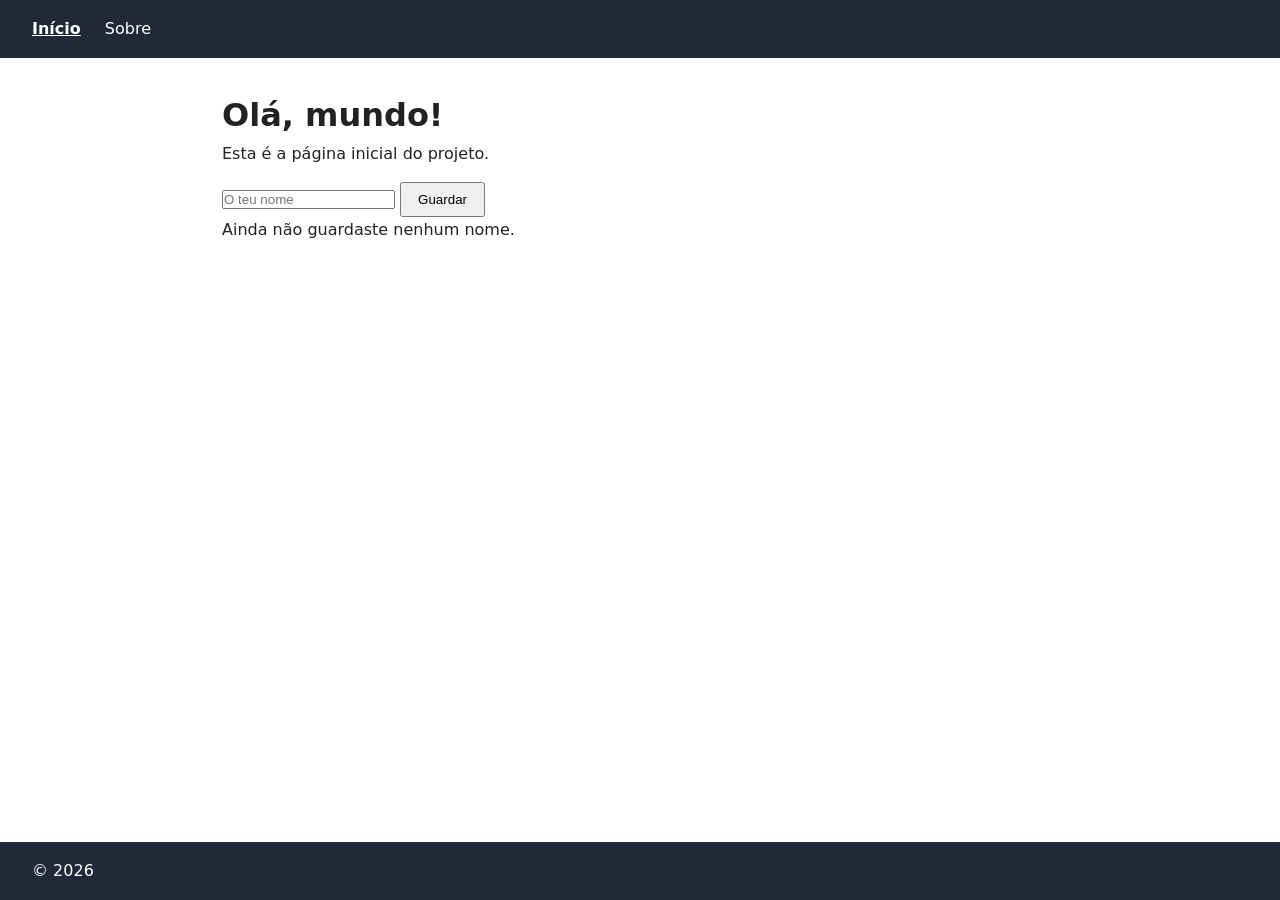
==== index.html @ e2753103 "Create file structure" ====
<!DOCTYPE html>
<html lang="pt">
<head>
  <meta charset="UTF-8">
  <meta name="viewport" content="width=device-width, initial-scale=1.0">
  <title>Início</title>
  <link rel="stylesheet" href="css/style.css">
</head>
<body>
  <app-navbar></app-navbar>

  <main>
    <h1>Olá, mundo!</h1>
    <p>Esta é a página inicial do projeto.</p>
    <input type="text" id="nome" placeholder="O teu nome">
    <button id="btn">Guardar</button>
    <p id="mensagem"></p>
  </main>

  <app-footer></app-footer>

  <script src="js/components.js"></script>
  <script src="js/main.js"></script>
</body>
</html>
---- css/style.css ----
* {
  box-sizing: border-box;
  margin: 0;
  padding: 0;
}

body {
  font-family: system-ui, sans-serif;
  line-height: 1.6;
  color: #222;
  min-height: 100vh;
  display: flex;
  flex-direction: column;
}

header, footer {
  background: #1f2937;
  color: #fff;
  padding: 1rem 2rem;
}

nav a {
  color: #fff;
  text-decoration: none;
  margin-right: 1.5rem;
}

nav a:hover {
  text-decoration: underline;
}

main {
  flex: 1;
  padding: 2rem;
  max-width: 900px;
  margin: 0 auto;
  width: 100%;
}

button {
  margin-top: 1rem;
  padding: 0.5rem 1rem;
  cursor: pointer;
}

app-navbar, app-footer {
  display: block;
}

nav a.ativo {
  font-weight: bold;
  text-decoration: underline;
}
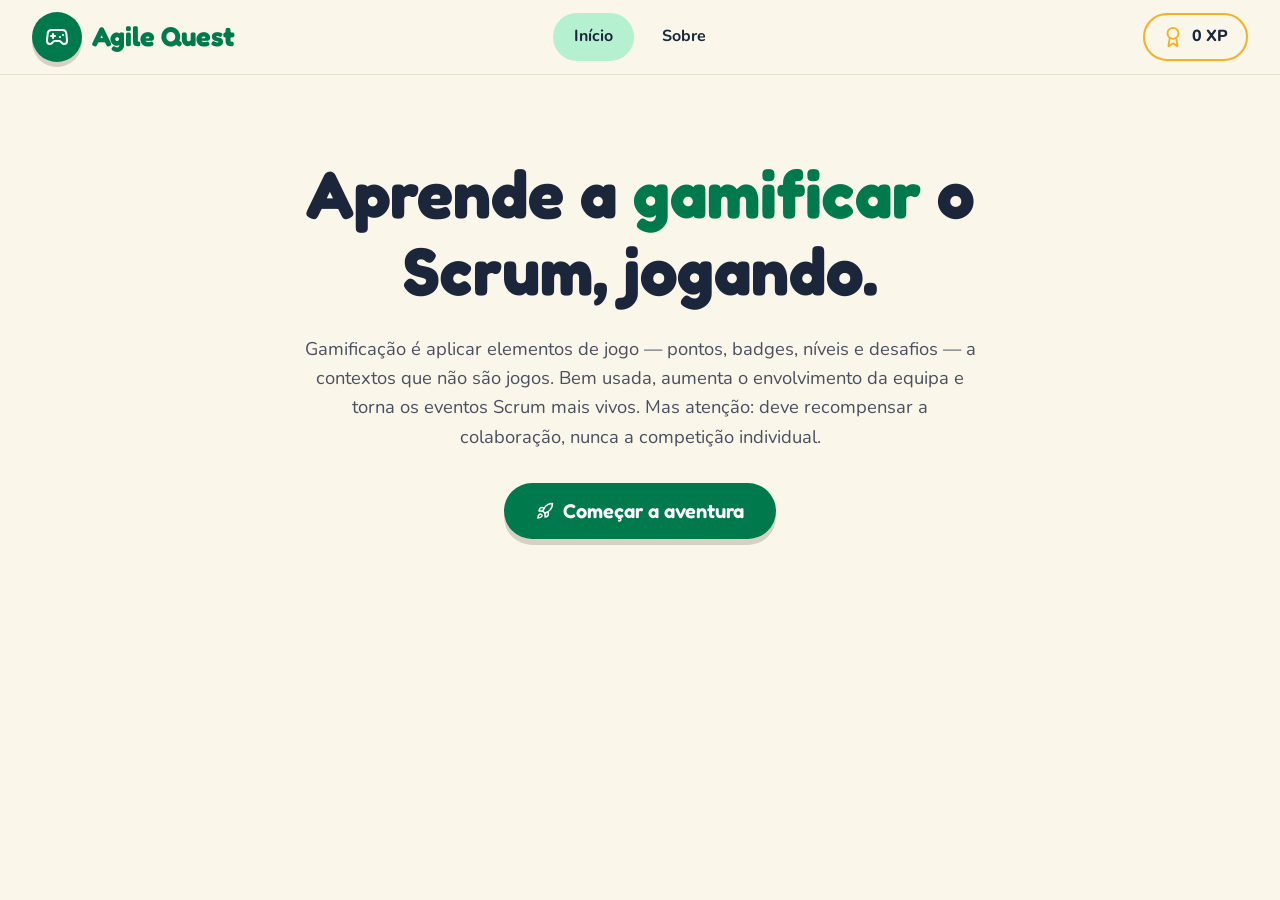
==== commit 362a4e37: "Inicio Intro e navbar" ====
--- a/index.html
+++ b/index.html
@@ -3,21 +3,30 @@
 <head>
   <meta charset="UTF-8">
   <meta name="viewport" content="width=device-width, initial-scale=1.0">
-  <title>Início</title>
+  <title>Agile Quest</title>
+  <link rel="preconnect" href="https://fonts.googleapis.com">
+  <link rel="preconnect" href="https://fonts.gstatic.com" crossorigin>
+  <link href="https://fonts.googleapis.com/css2?family=Fredoka:wght@500;600;700&family=Nunito:wght@400;600;700&display=swap" rel="stylesheet">
   <link rel="stylesheet" href="css/style.css">
 </head>
 <body>
   <app-navbar></app-navbar>
 
   <main>
-    <h1>Olá, mundo!</h1>
-    <p>Esta é a página inicial do projeto.</p>
-    <input type="text" id="nome" placeholder="O teu nome">
-    <button id="btn">Guardar</button>
-    <p id="mensagem"></p>
+    <section class="hero">
+      <h1>Aprende a <span class="destaque">gamificar</span> o Scrum, jogando.</h1>
+      <p>
+        Gamificação é aplicar elementos de jogo — pontos, badges, níveis e desafios — a
+        contextos que não são jogos. Bem usada, aumenta o envolvimento da equipa e torna
+        os eventos Scrum mais vivos. Mas atenção: deve recompensar a colaboração, nunca a
+        competição individual.
+      </p>
+      <button class="btn-primario" id="btn-comecar" type="button">
+        <svg viewBox="0 0 24 24" width="18" height="18" fill="none" stroke="currentColor" stroke-width="2" stroke-linecap="round" stroke-linejoin="round"><path d="M4.5 16.5c-1.5 1.26-2 5-2 5s3.74-.5 5-2c.71-.84.7-2.13-.09-2.91a2.18 2.18 0 0 0-2.91-.09z"/><path d="m12 15-3-3a22 22 0 0 1 2-3.95A12.88 12.88 0 0 1 22 2c0 2.72-.78 7.5-6 11a22.35 22.35 0 0 1-4 2z"/><path d="M9 12H4s.55-3.03 2-4c1.62-1.08 5 0 5 0"/><path d="M12 15v5s3.03-.55 4-2c1.08-1.62 0-5 0-5"/></svg>
+        Começar a aventura
+      </button>
+    </section>
   </main>
-
-  <app-footer></app-footer>
 
   <script src="js/components.js"></script>
   <script src="js/main.js"></script>
--- a/css/style.css
+++ b/css/style.css
@@ -1,3 +1,13 @@
+:root {
+  --verde: #007a4d;
+  --verde-claro: #b5f0d1;
+  --navy: #1b263b;
+  --creme: #faf6e9;
+  --dourado: #f5b025;
+  --texto: #4a5060;
+  --sombra: #d6d1c2;
+}
+
 * {
   box-sizing: border-box;
   margin: 0;
@@ -5,49 +15,151 @@
 }
 
 body {
-  font-family: system-ui, sans-serif;
+  font-family: "Nunito", system-ui, sans-serif;
+  background: var(--creme);
+  color: var(--navy);
   line-height: 1.6;
-  color: #222;
   min-height: 100vh;
-  display: flex;
-  flex-direction: column;
 }
 
-header, footer {
-  background: #1f2937;
-  color: #fff;
-  padding: 1rem 2rem;
+h1, .logo-texto, .btn-primario {
+  font-family: "Fredoka", "Nunito", sans-serif;
 }
 
-nav a {
-  color: #fff;
-  text-decoration: none;
-  margin-right: 1.5rem;
-}
-
-nav a:hover {
-  text-decoration: underline;
-}
-
-main {
-  flex: 1;
-  padding: 2rem;
-  max-width: 900px;
-  margin: 0 auto;
-  width: 100%;
-}
-
-button {
-  margin-top: 1rem;
-  padding: 0.5rem 1rem;
-  cursor: pointer;
-}
-
-app-navbar, app-footer {
+app-navbar {
   display: block;
 }
 
-nav a.ativo {
-  font-weight: bold;
-  text-decoration: underline;
+/* Navbar */
+.navbar {
+  display: grid;
+  grid-template-columns: 1fr auto 1fr;
+  align-items: center;
+  padding: 0.75rem 2rem;
+  background: var(--creme);
+  border-bottom: 1px solid #e8e2cc;
 }
+
+.logo {
+  display: inline-flex;
+  align-items: center;
+  gap: 0.6rem;
+  justify-self: start;
+  text-decoration: none;
+  color: var(--verde);
+}
+
+.logo-icon {
+  display: grid;
+  place-items: center;
+  width: 50px;
+  height: 50px;
+  border-radius: 50%;
+  background: var(--verde);
+  color: #fff;
+  box-shadow: 0 5px 0 var(--sombra);
+}
+
+.logo-texto {
+  font-size: 1.7rem;
+  font-weight: 700;
+}
+
+.navbar nav {
+  display: flex;
+  gap: 0.5rem;
+}
+
+.navbar nav a {
+  padding: 0.7rem 1.3rem;
+  border-radius: 999px;
+  color: var(--navy);
+  font-weight: 700;
+  text-decoration: none;
+}
+
+.navbar nav a:hover {
+  background: rgba(181, 240, 209, 0.5);
+}
+
+.navbar nav a.ativo {
+  background: var(--verde-claro);
+}
+
+.xp-badge {
+  justify-self: end;
+  display: inline-flex;
+  align-items: center;
+  gap: 0.5rem;
+  padding: 0.6rem 1.1rem;
+  border: 2px solid var(--dourado);
+  border-radius: 999px;
+  color: var(--dourado);
+}
+
+.xp-badge strong {
+  color: var(--navy);
+  font-weight: 800;
+}
+
+/* Hero */
+.hero {
+  max-width: 860px;
+  margin: 0 auto;
+  padding: 5rem 1.5rem 3rem;
+  text-align: center;
+}
+
+.hero h1 {
+  font-size: clamp(2.5rem, 6vw, 4.2rem);
+  font-weight: 700;
+  line-height: 1.15;
+  margin-bottom: 1.5rem;
+}
+
+.destaque {
+  color: var(--verde);
+}
+
+.hero p {
+  max-width: 680px;
+  margin: 0 auto 2rem;
+  font-size: 1.15rem;
+  color: var(--texto);
+}
+
+.btn-primario {
+  display: inline-flex;
+  align-items: center;
+  gap: 0.6rem;
+  padding: 1rem 2rem;
+  border: none;
+  border-radius: 999px;
+  background: var(--verde);
+  color: #fff;
+  font-size: 1.25rem;
+  font-weight: 600;
+  cursor: pointer;
+  box-shadow: 0 6px 0 var(--sombra);
+  transition: transform 0.1s, box-shadow 0.1s;
+}
+
+.btn-primario:hover {
+  transform: translateY(2px);
+  box-shadow: 0 4px 0 var(--sombra);
+}
+
+@media (max-width: 720px) {
+  .navbar {
+    grid-template-columns: 1fr auto;
+    gap: 0.75rem;
+  }
+  .navbar nav {
+    grid-column: 1 / -1;
+    grid-row: 2;
+    justify-content: center;
+  }
+  .logo-texto {
+    font-size: 1.3rem;
+  }
+}
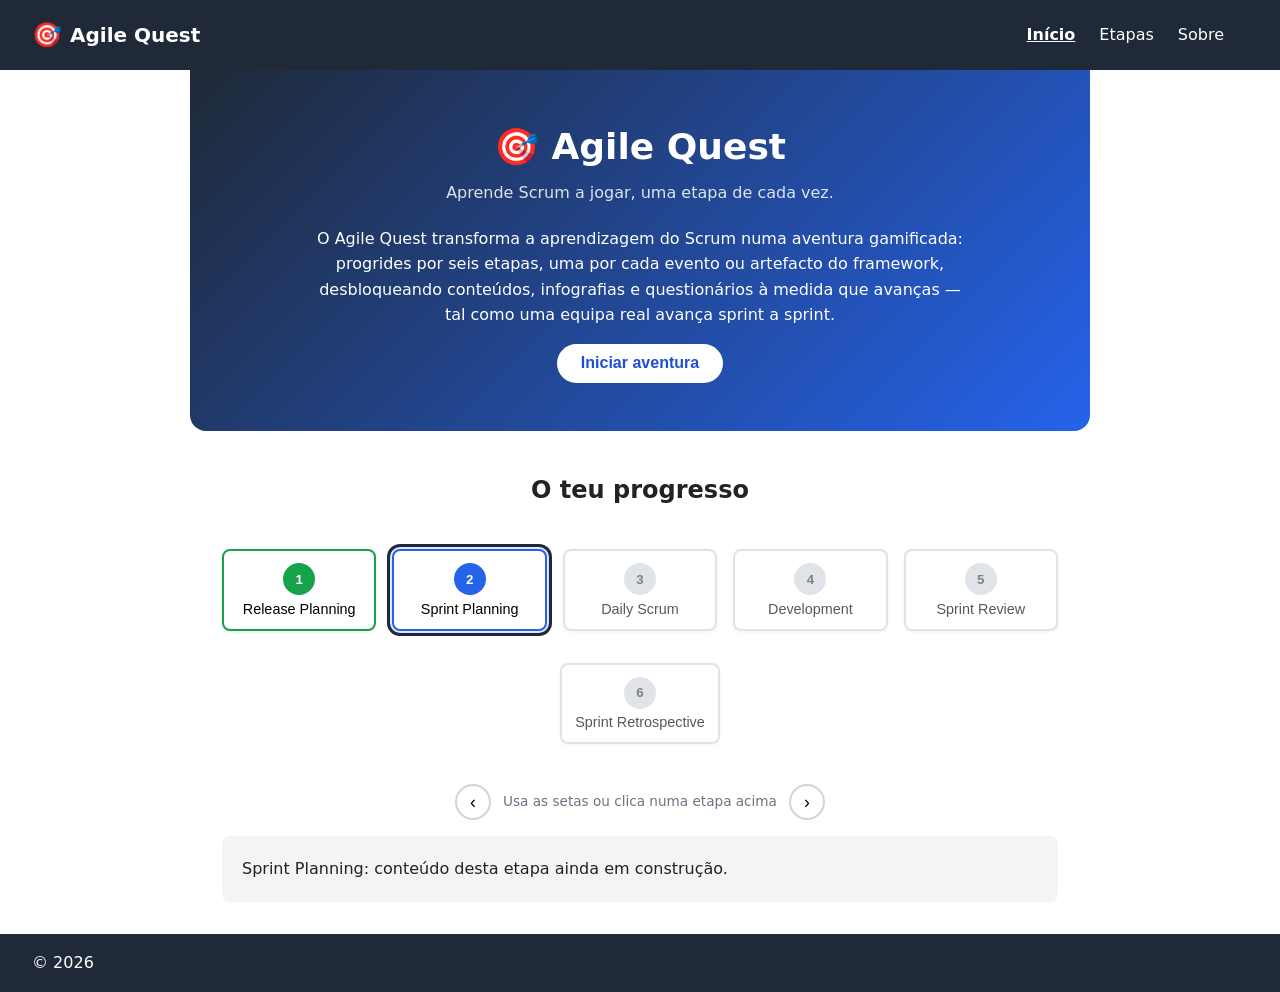
==== commit 9f4eaea3: "sq5;sq6;sq7 nao sei o que se passou, mas fiz fetch da do Neves e apagou as minhas coisas todas. Por " ====
--- a/index.html
+++ b/index.html
@@ -3,32 +3,53 @@
 <head>
   <meta charset="UTF-8">
   <meta name="viewport" content="width=device-width, initial-scale=1.0">
-  <title>Agile Quest</title>
-  <link rel="preconnect" href="https://fonts.googleapis.com">
-  <link rel="preconnect" href="https://fonts.gstatic.com" crossorigin>
-  <link href="https://fonts.googleapis.com/css2?family=Fredoka:wght@500;600;700&family=Nunito:wght@400;600;700&display=swap" rel="stylesheet">
+  <title>Agile Quest — Início</title>
   <link rel="stylesheet" href="css/style.css">
 </head>
 <body>
   <app-navbar></app-navbar>
 
   <main>
-    <section class="hero">
-      <h1>Aprende a <span class="destaque">gamificar</span> o Scrum, jogando.</h1>
-      <p>
-        Gamificação é aplicar elementos de jogo — pontos, badges, níveis e desafios — a
-        contextos que não são jogos. Bem usada, aumenta o envolvimento da equipa e torna
-        os eventos Scrum mais vivos. Mas atenção: deve recompensar a colaboração, nunca a
-        competição individual.
+    <!-- US-04: header já vem do app-navbar; aqui fica a introdução à gamificação -->
+    <section class="intro">
+      <h1>🎯 Agile Quest</h1>
+      <p class="tagline">Aprende Scrum a jogar, uma etapa de cada vez.</p>
+      <p class="descricao">
+        O Agile Quest transforma a aprendizagem do Scrum numa aventura
+        gamificada: progrides por seis etapas, uma por cada evento ou
+        artefacto do framework, desbloqueando conteúdos, infografias e
+        questionários à medida que avanças — tal como uma equipa real avança
+        sprint a sprint.
       </p>
-      <button class="btn-primario" id="btn-comecar" type="button">
-        <svg viewBox="0 0 24 24" width="18" height="18" fill="none" stroke="currentColor" stroke-width="2" stroke-linecap="round" stroke-linejoin="round"><path d="M4.5 16.5c-1.5 1.26-2 5-2 5s3.74-.5 5-2c.71-.84.7-2.13-.09-2.91a2.18 2.18 0 0 0-2.91-.09z"/><path d="m12 15-3-3a22 22 0 0 1 2-3.95A12.88 12.88 0 0 1 22 2c0 2.72-.78 7.5-6 11a22.35 22.35 0 0 1-4 2z"/><path d="M9 12H4s.55-3.03 2-4c1.62-1.08 5 0 5 0"/><path d="M12 15v5s3.03-.55 4-2c1.08-1.62 0-5 0-5"/></svg>
-        Começar a aventura
-      </button>
+      <button type="button" id="btn-aventura" class="cta">Iniciar aventura</button>
+    </section>
+
+    <!-- US-05: mapa com as etapas -->
+    <section id="etapas" class="etapas-secao">
+      <h2>O teu progresso</h2>
+      <ol id="mapa-etapas" class="mapa-etapas" role="tablist" aria-label="Etapas do Scrum"></ol>
+    </section>
+
+    <!-- US-06: conteúdo da etapa selecionada no mapa acima, com navegação
+         anterior/seguinte. O mapa de etapas funciona como as tabs. -->
+    <section id="conteudo-etapa" class="conteudo-etapa">
+      <div class="tabs-nav">
+        <button type="button" id="tab-anterior" class="tab-nav-btn" aria-label="Etapa anterior">
+          &#8249;
+        </button>
+        <p class="tabs-nav-dica">Usa as setas ou clica numa etapa acima</p>
+        <button type="button" id="tab-seguinte" class="tab-nav-btn" aria-label="Etapa seguinte">
+          &#8250;
+        </button>
+      </div>
+      <div id="painel-etapas" class="painel-etapas"></div>
     </section>
   </main>
 
+  <app-footer></app-footer>
+
   <script src="js/components.js"></script>
+  <script src="js/conteudo-etapas.js"></script>
   <script src="js/main.js"></script>
 </body>
 </html>
--- a/css/style.css
+++ b/css/style.css
@@ -1,13 +1,3 @@
-:root {
-  --verde: #007a4d;
-  --verde-claro: #b5f0d1;
-  --navy: #1b263b;
-  --creme: #faf6e9;
-  --dourado: #f5b025;
-  --texto: #4a5060;
-  --sombra: #d6d1c2;
-}
-
 * {
   box-sizing: border-box;
   margin: 0;
@@ -15,151 +5,397 @@
 }
 
 body {
-  font-family: "Nunito", system-ui, sans-serif;
-  background: var(--creme);
-  color: var(--navy);
+  font-family: system-ui, sans-serif;
   line-height: 1.6;
+  color: #222;
   min-height: 100vh;
-}
-
-h1, .logo-texto, .btn-primario {
-  font-family: "Fredoka", "Nunito", sans-serif;
-}
-
-app-navbar {
+  display: flex;
+  flex-direction: column;
+}
+
+header, footer {
+  background: #1f2937;
+  color: #fff;
+  padding: 1rem 2rem;
+}
+
+header {
+  display: flex;
+  flex-wrap: wrap;
+  align-items: center;
+  justify-content: space-between;
+  gap: 0.75rem;
+}
+
+.marca {
+  display: flex;
+  align-items: center;
+  gap: 0.5rem;
+  color: #fff;
+  text-decoration: none;
+  font-weight: bold;
+  font-size: 1.25rem;
+}
+
+.marca .logo {
+  font-size: 1.5rem;
+}
+
+nav a {
+  color: #fff;
+  text-decoration: none;
+  margin-right: 1.5rem;
+}
+
+nav a:hover {
+  text-decoration: underline;
+}
+
+main {
+  flex: 1;
+  padding: 2rem;
+  max-width: 900px;
+  margin: 0 auto;
+  width: 100%;
+}
+
+button {
+  margin-top: 1rem;
+  padding: 0.5rem 1rem;
+  cursor: pointer;
+}
+
+app-navbar, app-footer {
   display: block;
 }
 
-/* Navbar */
-.navbar {
-  display: grid;
-  grid-template-columns: 1fr auto 1fr;
-  align-items: center;
-  padding: 0.75rem 2rem;
-  background: var(--creme);
-  border-bottom: 1px solid #e8e2cc;
-}
-
-.logo {
-  display: inline-flex;
-  align-items: center;
-  gap: 0.6rem;
-  justify-self: start;
-  text-decoration: none;
-  color: var(--verde);
-}
-
-.logo-icon {
-  display: grid;
-  place-items: center;
-  width: 50px;
-  height: 50px;
-  border-radius: 50%;
-  background: var(--verde);
-  color: #fff;
-  box-shadow: 0 5px 0 var(--sombra);
-}
-
-.logo-texto {
-  font-size: 1.7rem;
-  font-weight: 700;
-}
-
-.navbar nav {
-  display: flex;
-  gap: 0.5rem;
-}
-
-.navbar nav a {
-  padding: 0.7rem 1.3rem;
-  border-radius: 999px;
-  color: var(--navy);
-  font-weight: 700;
-  text-decoration: none;
-}
-
-.navbar nav a:hover {
-  background: rgba(181, 240, 209, 0.5);
-}
-
-.navbar nav a.ativo {
-  background: var(--verde-claro);
-}
-
-.xp-badge {
-  justify-self: end;
-  display: inline-flex;
-  align-items: center;
-  gap: 0.5rem;
-  padding: 0.6rem 1.1rem;
-  border: 2px solid var(--dourado);
-  border-radius: 999px;
-  color: var(--dourado);
-}
-
-.xp-badge strong {
-  color: var(--navy);
-  font-weight: 800;
-}
-
-/* Hero */
-.hero {
-  max-width: 860px;
-  margin: 0 auto;
-  padding: 5rem 1.5rem 3rem;
+nav a.ativo {
+  font-weight: bold;
+  text-decoration: underline;
+}
+
+/* US-04: introdução à gamificação */
+.intro {
   text-align: center;
-}
-
-.hero h1 {
-  font-size: clamp(2.5rem, 6vw, 4.2rem);
-  font-weight: 700;
-  line-height: 1.15;
-  margin-bottom: 1.5rem;
-}
-
-.destaque {
-  color: var(--verde);
-}
-
-.hero p {
-  max-width: 680px;
-  margin: 0 auto 2rem;
-  font-size: 1.15rem;
-  color: var(--texto);
-}
-
-.btn-primario {
-  display: inline-flex;
-  align-items: center;
-  gap: 0.6rem;
-  padding: 1rem 2rem;
+  padding: 3rem 2rem;
+  margin: -2rem -2rem 2.5rem;
+  background: linear-gradient(135deg, #1f2937 0%, #2563eb 100%);
+  color: #fff;
+  border-radius: 0 0 1rem 1rem;
+}
+
+.intro h1 {
+  font-size: 2.25rem;
+}
+
+.intro .tagline {
+  opacity: 0.85;
+  margin-top: 0.25rem;
+}
+
+.intro p.descricao {
+  max-width: 650px;
+  margin: 1.25rem auto 0;
+}
+
+.cta {
+  background: #fff;
+  color: #1d4ed8;
   border: none;
   border-radius: 999px;
-  background: var(--verde);
-  color: #fff;
-  font-size: 1.25rem;
-  font-weight: 600;
+  padding: 0.65rem 1.5rem;
+  font-size: 1rem;
+  font-weight: bold;
+  transition: transform 0.15s ease, box-shadow 0.15s ease;
+}
+
+.cta:hover {
+  box-shadow: 0 4px 14px rgba(0, 0, 0, 0.25);
+  transform: translateY(-2px);
+}
+
+.cta:active {
+  transform: translateY(0);
+}
+
+/* US-05: mapa com as etapas */
+.etapas-secao {
+  margin-top: 1rem;
+}
+
+.etapas-secao h2 {
+  text-align: center;
+  margin-bottom: 1rem;
+}
+
+.mapa-etapas {
+  list-style: none;
+  display: flex;
+  flex-wrap: wrap;
+  justify-content: center;
+  gap: 1rem;
+  padding: 0.5rem 0;
+}
+
+.etapa {
+  flex: 1 1 140px;
+  max-width: 160px;
+}
+
+.etapa-btn {
+  width: 100%;
+  display: flex;
+  flex-direction: column;
+  align-items: center;
+  gap: 0.35rem;
+  background: #fff;
+  border: 2px solid #d1d5db;
+  border-radius: 0.5rem;
+  padding: 0.75rem 0.5rem;
+  text-align: center;
+  box-shadow: 0 1px 3px rgba(0, 0, 0, 0.08);
+  transition: transform 0.15s ease, box-shadow 0.15s ease;
+}
+
+.etapa-btn:hover {
+  transform: translateY(-3px);
+  box-shadow: 0 6px 14px rgba(0, 0, 0, 0.12);
+}
+
+/* Destaque breve quando se clica em "Iniciar aventura", para o efeito
+   ser percetível mesmo que a página já esteja toda visível */
+.mapa-etapas.destaque {
+  animation: pulsar 1s ease 2;
+}
+
+@keyframes pulsar {
+  0%, 100% { box-shadow: none; }
+  50% { box-shadow: 0 0 0 6px rgba(37, 99, 235, 0.2); border-radius: 0.75rem; }
+}
+
+.etapa-numero {
+  width: 2rem;
+  height: 2rem;
+  border-radius: 50%;
+  display: flex;
+  align-items: center;
+  justify-content: center;
+  background: #d1d5db;
+  color: #374151;
+  font-weight: bold;
+}
+
+.etapa-nome {
+  font-size: 0.9rem;
+}
+
+.etapa.concluida .etapa-btn {
+  border-color: #16a34a;
+}
+
+.etapa.concluida .etapa-numero {
+  background: #16a34a;
+  color: #fff;
+}
+
+.etapa.atual .etapa-btn {
+  border-color: #2563eb;
+  box-shadow: 0 0 0 3px rgba(37, 99, 235, 0.15);
+}
+
+.etapa.atual .etapa-numero {
+  background: #2563eb;
+  color: #fff;
+}
+
+.etapa.futura .etapa-btn {
+  opacity: 0.65;
+}
+
+/* US-06: a etapa-btn também é a "tab" — destaque extra quando é a aberta
+   no momento (aria-selected), independente do seu estado de progresso. */
+.etapa-btn[aria-selected="true"] {
+  outline: 3px solid #1f2937;
+  outline-offset: 2px;
+}
+
+.conteudo-etapa {
+  margin-top: 2rem;
+}
+
+.tabs-nav {
+  display: flex;
+  align-items: center;
+  justify-content: center;
+  gap: 0.75rem;
+}
+
+.tabs-nav-dica {
+  font-size: 0.85rem;
+  color: #6b7280;
+}
+
+.tab-nav-btn {
+  margin-top: 0;
+  flex: 0 0 auto;
+  width: 2.25rem;
+  height: 2.25rem;
+  border-radius: 50%;
+  border: 2px solid #d1d5db;
+  background: #fff;
+  font-size: 1.1rem;
+  line-height: 1;
+  display: flex;
+  align-items: center;
+  justify-content: center;
+}
+
+.tab-nav-btn:hover {
+  border-color: #2563eb;
+  color: #2563eb;
+}
+
+.painel-etapas {
+  margin-top: 1rem;
+  padding: 1.25rem;
+  border-radius: 0.5rem;
+  background: #f3f4f6;
+  min-height: 1.5rem;
+}
+
+.painel-etapa > p {
+  margin: 0;
+}
+
+.painel-etapa h3 {
+  margin-bottom: 1rem;
+}
+
+.painel-etapa h4 {
+  margin: 1.5rem 0 0.75rem;
+}
+
+/* US-07+: conteúdo educativo de cada etapa */
+.etapa-grelha {
+  display: grid;
+  grid-template-columns: repeat(auto-fit, minmax(220px, 1fr));
+  gap: 0.75rem;
+}
+
+.etapa-cartao {
+  background: #fff;
+  border: 1px solid #e5e7eb;
+  border-radius: 0.5rem;
+  padding: 0.85rem 1rem;
+}
+
+.etapa-cartao h4 {
+  margin: 0 0 0.4rem;
+  color: #1d4ed8;
+  font-size: 0.95rem;
+}
+
+.etapa-cartao p {
+  font-size: 0.9rem;
+}
+
+.roadmap {
+  list-style: none;
+  display: flex;
+  flex-wrap: wrap;
+  gap: 0.75rem;
+  counter-reset: none;
+}
+
+.roadmap li {
+  flex: 1 1 160px;
+  display: flex;
+  align-items: center;
+  gap: 0.5rem;
+  background: #fff;
+  border: 1px solid #e5e7eb;
+  border-radius: 999px;
+  padding: 0.5rem 0.9rem 0.5rem 0.5rem;
+  font-size: 0.85rem;
+}
+
+.roadmap-marco {
+  flex: 0 0 auto;
+  width: 1.6rem;
+  height: 1.6rem;
+  border-radius: 50%;
+  background: #2563eb;
+  color: #fff;
+  font-weight: bold;
+  font-size: 0.8rem;
+  display: flex;
+  align-items: center;
+  justify-content: center;
+}
+
+.lista-gamificacao {
+  padding-left: 1.25rem;
+  display: flex;
+  flex-direction: column;
+  gap: 0.5rem;
+}
+
+.lista-gamificacao li {
+  font-size: 0.92rem;
+}
+
+/* Mini-quiz */
+.mini-quiz {
+  margin-top: 1.5rem;
+  background: #fff;
+  border: 1px solid #e5e7eb;
+  border-radius: 0.5rem;
+  padding: 1rem;
+}
+
+.quiz-perguntas {
+  list-style: none;
+  display: flex;
+  flex-direction: column;
+  gap: 1rem;
+}
+
+.quiz-enunciado {
+  font-weight: bold;
+  font-size: 0.92rem;
+  margin-bottom: 0.4rem;
+}
+
+.quiz-opcoes {
+  list-style: none;
+  display: flex;
+  flex-direction: column;
+  gap: 0.3rem;
+}
+
+.quiz-opcoes label {
+  display: flex;
+  align-items: flex-start;
+  gap: 0.4rem;
+  font-size: 0.88rem;
   cursor: pointer;
-  box-shadow: 0 6px 0 var(--sombra);
-  transition: transform 0.1s, box-shadow 0.1s;
-}
-
-.btn-primario:hover {
-  transform: translateY(2px);
-  box-shadow: 0 4px 0 var(--sombra);
-}
-
-@media (max-width: 720px) {
-  .navbar {
-    grid-template-columns: 1fr auto;
-    gap: 0.75rem;
-  }
-  .navbar nav {
-    grid-column: 1 / -1;
-    grid-row: 2;
-    justify-content: center;
-  }
-  .logo-texto {
-    font-size: 1.3rem;
-  }
-}
+}
+
+.quiz-pergunta.correta {
+  border-left: 3px solid #16a34a;
+  padding-left: 0.6rem;
+}
+
+.quiz-pergunta.incorreta {
+  border-left: 3px solid #dc2626;
+  padding-left: 0.6rem;
+}
+
+.quiz-verificar {
+  margin-top: 0.5rem;
+}
+
+.quiz-resultado {
+  margin-top: 0.6rem;
+  font-weight: bold;
+}
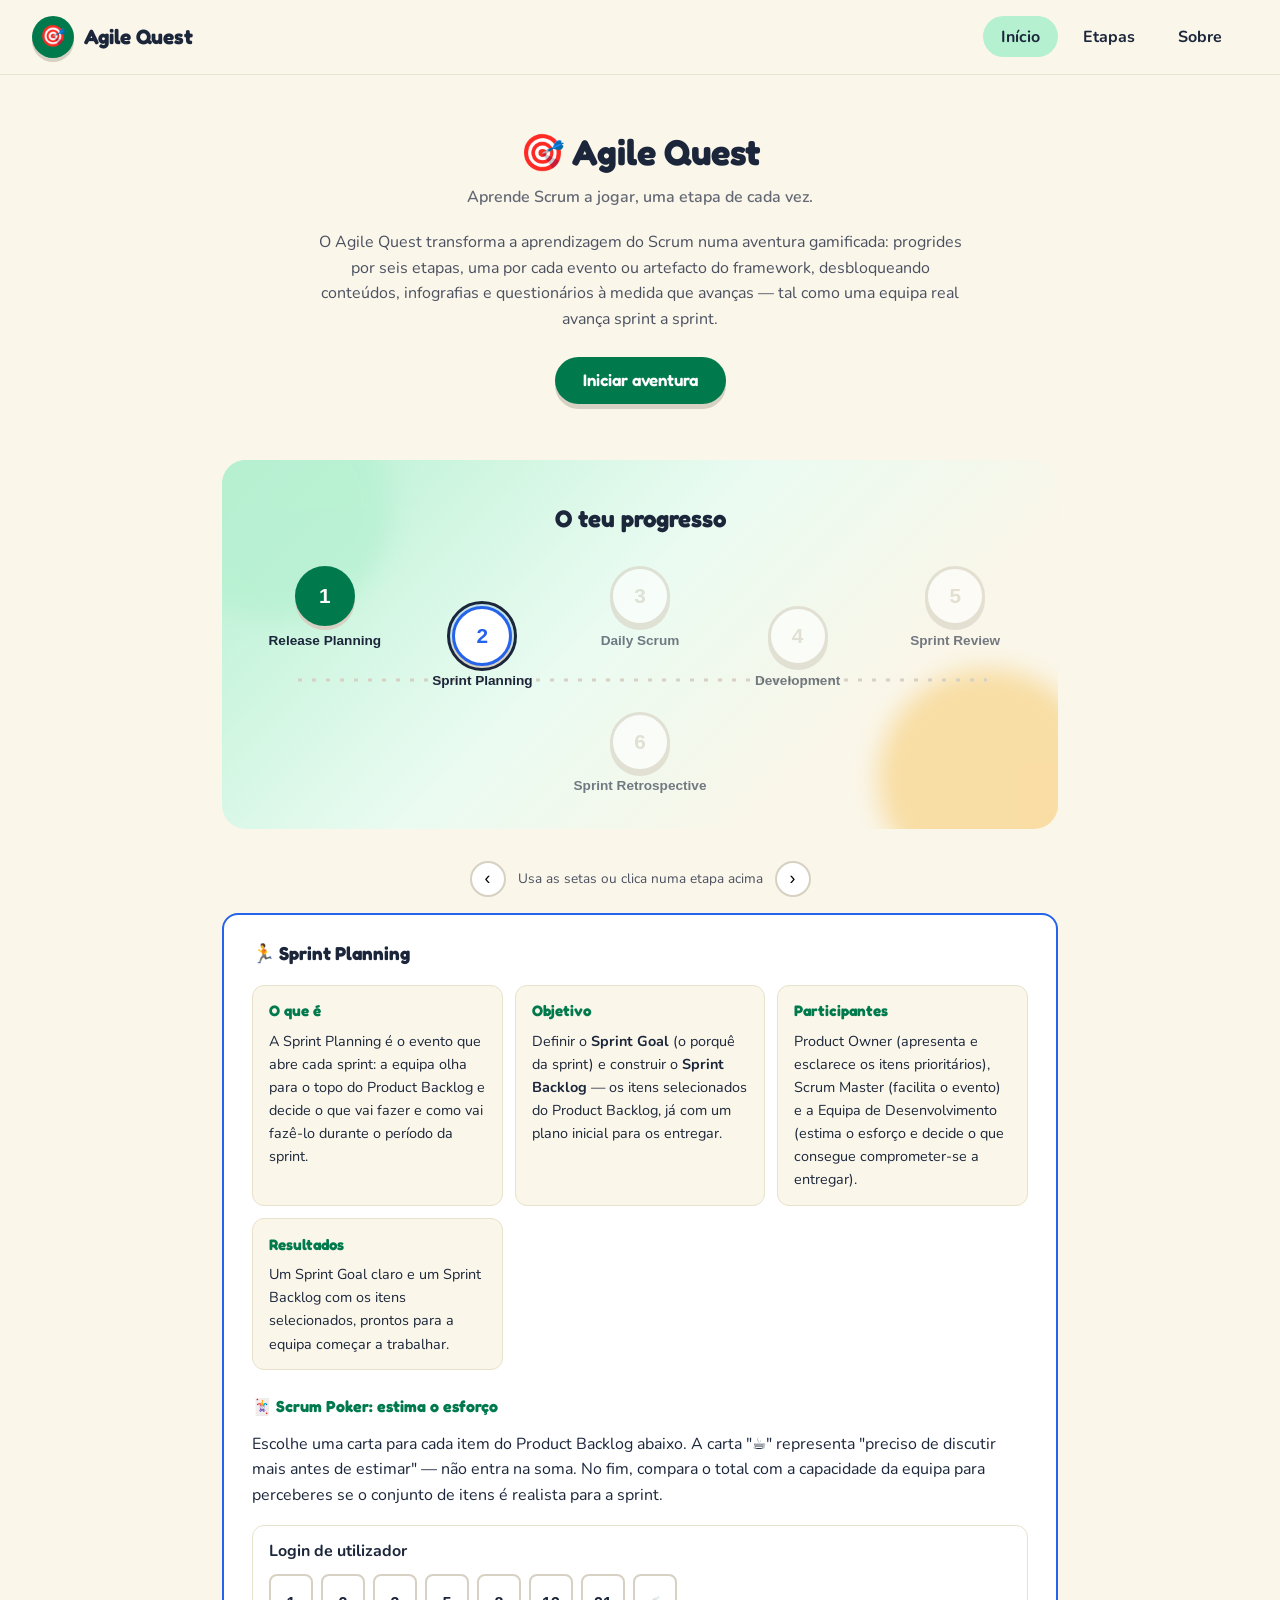
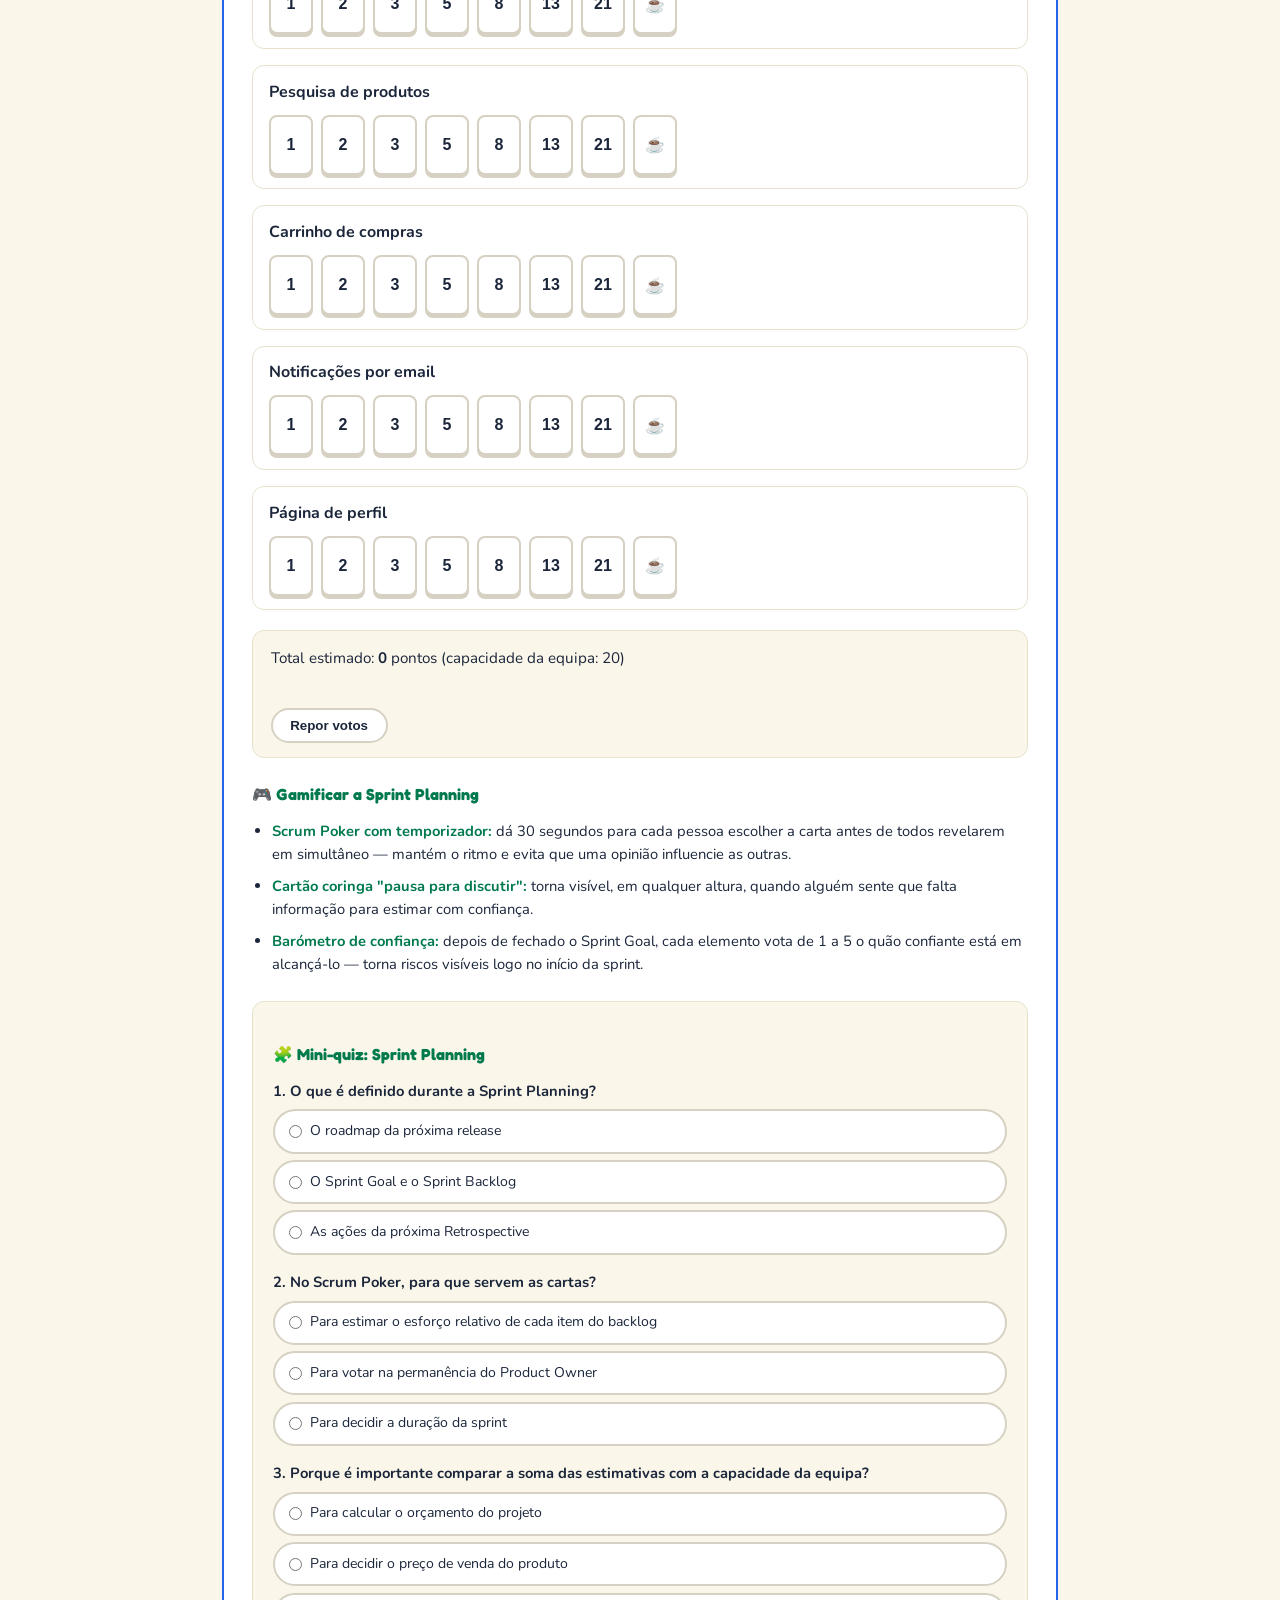
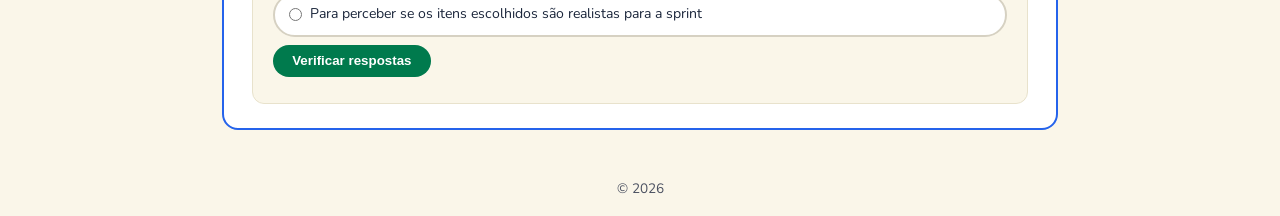
==== commit afe00cd4: "sq8" ====
--- a/index.html
+++ b/index.html
@@ -4,6 +4,9 @@
   <meta charset="UTF-8">
   <meta name="viewport" content="width=device-width, initial-scale=1.0">
   <title>Agile Quest — Início</title>
+  <link rel="preconnect" href="https://fonts.googleapis.com">
+  <link rel="preconnect" href="https://fonts.gstatic.com" crossorigin>
+  <link href="https://fonts.googleapis.com/css2?family=Fredoka:wght@500;600;700&family=Nunito:wght@400;600;700&display=swap" rel="stylesheet">
   <link rel="stylesheet" href="css/style.css">
 </head>
 <body>
--- a/css/style.css
+++ b/css/style.css
@@ -1,3 +1,15 @@
+:root {
+  --verde: #007a4d;
+  --verde-claro: #b5f0d1;
+  --navy: #1b263b;
+  --creme: #faf6e9;
+  --dourado: #f5b025;
+  --azul: #2563eb;
+  --vermelho: #dc2626;
+  --texto: #4a5060;
+  --sombra: #d6d1c2;
+}
+
 * {
   box-sizing: border-box;
   margin: 0;
@@ -5,17 +17,26 @@
 }
 
 body {
-  font-family: system-ui, sans-serif;
+  font-family: "Nunito", system-ui, sans-serif;
+  background: var(--creme);
+  color: var(--navy);
   line-height: 1.6;
-  color: #222;
   min-height: 100vh;
   display: flex;
   flex-direction: column;
 }
 
+h1, h2, h3, h4, .nome-site, .cta {
+  font-family: "Fredoka", "Nunito", sans-serif;
+}
+
+app-navbar, app-footer {
+  display: block;
+}
+
 header, footer {
-  background: #1f2937;
-  color: #fff;
+  background: var(--creme);
+  color: var(--navy);
   padding: 1rem 2rem;
 }
 
@@ -25,30 +46,57 @@
   align-items: center;
   justify-content: space-between;
   gap: 0.75rem;
+  border-bottom: 1px solid #e8e2cc;
+}
+
+footer {
+  text-align: center;
+  color: var(--texto);
+  font-size: 0.85rem;
 }
 
 .marca {
   display: flex;
   align-items: center;
-  gap: 0.5rem;
-  color: #fff;
+  gap: 0.6rem;
+  color: var(--verde);
   text-decoration: none;
   font-weight: bold;
   font-size: 1.25rem;
 }
 
 .marca .logo {
-  font-size: 1.5rem;
+  display: inline-grid;
+  place-items: center;
+  width: 42px;
+  height: 42px;
+  border-radius: 50%;
+  background: var(--verde);
+  font-size: 1.3rem;
+  box-shadow: 0 4px 0 var(--sombra);
+}
+
+.nome-site {
+  font-size: 1.3rem;
+  font-weight: 700;
+  color: var(--navy);
 }
 
 nav a {
-  color: #fff;
+  color: var(--navy);
   text-decoration: none;
-  margin-right: 1.5rem;
+  margin-right: 0.5rem;
+  padding: 0.6rem 1.1rem;
+  border-radius: 999px;
+  font-weight: 700;
 }
 
 nav a:hover {
-  text-decoration: underline;
+  background: rgba(181, 240, 209, 0.5);
+}
+
+nav a.ativo {
+  background: var(--verde-claro);
 }
 
 main {
@@ -60,163 +108,199 @@
 }
 
 button {
-  margin-top: 1rem;
-  padding: 0.5rem 1rem;
   cursor: pointer;
-}
-
-app-navbar, app-footer {
-  display: block;
-}
-
-nav a.ativo {
-  font-weight: bold;
-  text-decoration: underline;
 }
 
 /* US-04: introdução à gamificação */
 .intro {
   text-align: center;
-  padding: 3rem 2rem;
-  margin: -2rem -2rem 2.5rem;
-  background: linear-gradient(135deg, #1f2937 0%, #2563eb 100%);
-  color: #fff;
-  border-radius: 0 0 1rem 1rem;
+  padding: 1rem 0 2.5rem;
 }
 
 .intro h1 {
   font-size: 2.25rem;
+  color: var(--navy);
 }
 
 .intro .tagline {
   opacity: 0.85;
   margin-top: 0.25rem;
+  color: var(--texto);
+  font-weight: 600;
 }
 
 .intro p.descricao {
   max-width: 650px;
   margin: 1.25rem auto 0;
+  color: var(--texto);
 }
 
 .cta {
-  background: #fff;
-  color: #1d4ed8;
+  margin-top: 1.5rem;
+  background: var(--verde);
+  color: #fff;
   border: none;
   border-radius: 999px;
-  padding: 0.65rem 1.5rem;
-  font-size: 1rem;
-  font-weight: bold;
-  transition: transform 0.15s ease, box-shadow 0.15s ease;
+  padding: 0.85rem 1.75rem;
+  font-size: 1.05rem;
+  font-weight: 600;
+  box-shadow: 0 5px 0 var(--sombra);
+  transition: transform 0.1s, box-shadow 0.1s;
 }
 
 .cta:hover {
-  box-shadow: 0 4px 14px rgba(0, 0, 0, 0.25);
-  transform: translateY(-2px);
-}
-
-.cta:active {
-  transform: translateY(0);
+  transform: translateY(2px);
+  box-shadow: 0 3px 0 var(--sombra);
 }
 
 /* US-05: mapa com as etapas */
 .etapas-secao {
   margin-top: 1rem;
+  position: relative;
+  overflow: hidden;
+  border-radius: 1.5rem;
+  background: linear-gradient(135deg, var(--verde-claro) 0%, #eafbf1 45%, var(--creme) 75%);
+  padding: 2.5rem 1.5rem 2rem;
+}
+
+.etapas-secao::before,
+.etapas-secao::after {
+  content: "";
+  position: absolute;
+  width: 220px;
+  height: 220px;
+  border-radius: 50%;
+  filter: blur(12px);
+  z-index: 0;
+}
+
+.etapas-secao::before {
+  background: var(--verde-claro);
+  opacity: 0.7;
+  top: -60px;
+  left: -50px;
+}
+
+.etapas-secao::after {
+  background: var(--dourado);
+  opacity: 0.35;
+  bottom: -60px;
+  right: -40px;
 }
 
 .etapas-secao h2 {
+  position: relative;
+  z-index: 1;
   text-align: center;
-  margin-bottom: 1rem;
+  margin-bottom: 1.5rem;
+  color: var(--navy);
 }
 
 .mapa-etapas {
+  position: relative;
+  z-index: 1;
   list-style: none;
   display: flex;
   flex-wrap: wrap;
   justify-content: center;
-  gap: 1rem;
-  padding: 0.5rem 0;
+  align-items: center;
+  gap: 1.5rem 1rem;
+  padding: 1.5rem 0.5rem;
+}
+
+.mapa-etapas::before {
+  content: "";
+  position: absolute;
+  top: 50%;
+  left: 6%;
+  right: 6%;
+  height: 3px;
+  background-image: radial-gradient(circle, var(--sombra) 2px, transparent 2px);
+  background-size: 14px 3px;
+  background-repeat: repeat-x;
+  transform: translateY(-50%);
+  z-index: -1;
 }
 
 .etapa {
-  flex: 1 1 140px;
-  max-width: 160px;
-}
+  flex: 1 1 130px;
+  max-width: 150px;
+}
+
+.etapa:nth-child(odd) { transform: translateY(-20px); }
+.etapa:nth-child(even) { transform: translateY(20px); }
 
 .etapa-btn {
   width: 100%;
   display: flex;
   flex-direction: column;
   align-items: center;
-  gap: 0.35rem;
+  gap: 0.4rem;
+  background: none;
+  border: none;
+  text-align: center;
+}
+
+.etapa-numero {
+  width: 60px;
+  height: 60px;
+  border-radius: 50%;
+  display: flex;
+  align-items: center;
+  justify-content: center;
   background: #fff;
-  border: 2px solid #d1d5db;
-  border-radius: 0.5rem;
-  padding: 0.75rem 0.5rem;
-  text-align: center;
-  box-shadow: 0 1px 3px rgba(0, 0, 0, 0.08);
-  transition: transform 0.15s ease, box-shadow 0.15s ease;
-}
-
-.etapa-btn:hover {
-  transform: translateY(-3px);
-  box-shadow: 0 6px 14px rgba(0, 0, 0, 0.12);
-}
-
-/* Destaque breve quando se clica em "Iniciar aventura", para o efeito
-   ser percetível mesmo que a página já esteja toda visível */
+  border: 3px solid var(--sombra);
+  color: var(--sombra);
+  font-weight: 800;
+  font-size: 1.3rem;
+  box-shadow: 0 4px 0 var(--sombra);
+  transition: transform 0.1s, box-shadow 0.1s;
+}
+
+.etapa-btn:hover .etapa-numero {
+  transform: translateY(2px);
+  box-shadow: 0 2px 0 var(--sombra);
+}
+
+.etapa-nome {
+  font-size: 0.85rem;
+  font-weight: 700;
+  color: var(--navy);
+}
+
+.etapa.concluida .etapa-numero {
+  background: var(--verde);
+  border-color: var(--verde);
+  color: #fff;
+}
+
+.etapa.atual .etapa-numero {
+  border-color: var(--azul);
+  color: var(--azul);
+  box-shadow: 0 4px 0 var(--sombra), 0 0 0 4px rgba(37, 99, 235, 0.15);
+}
+
+.etapa.futura .etapa-numero {
+  opacity: 0.6;
+}
+
+.etapa.futura .etapa-nome {
+  opacity: 0.6;
+}
+
+/* US-06: a etapa-btn também é a "tab" */
+.etapa-btn[aria-selected="true"] .etapa-numero {
+  outline: 3px solid var(--navy);
+  outline-offset: 2px;
+}
+
 .mapa-etapas.destaque {
   animation: pulsar 1s ease 2;
 }
 
 @keyframes pulsar {
   0%, 100% { box-shadow: none; }
-  50% { box-shadow: 0 0 0 6px rgba(37, 99, 235, 0.2); border-radius: 0.75rem; }
-}
-
-.etapa-numero {
-  width: 2rem;
-  height: 2rem;
-  border-radius: 50%;
-  display: flex;
-  align-items: center;
-  justify-content: center;
-  background: #d1d5db;
-  color: #374151;
-  font-weight: bold;
-}
-
-.etapa-nome {
-  font-size: 0.9rem;
-}
-
-.etapa.concluida .etapa-btn {
-  border-color: #16a34a;
-}
-
-.etapa.concluida .etapa-numero {
-  background: #16a34a;
-  color: #fff;
-}
-
-.etapa.atual .etapa-btn {
-  border-color: #2563eb;
-  box-shadow: 0 0 0 3px rgba(37, 99, 235, 0.15);
-}
-
-.etapa.atual .etapa-numero {
-  background: #2563eb;
-  color: #fff;
-}
-
-.etapa.futura .etapa-btn {
-  opacity: 0.65;
-}
-
-/* US-06: a etapa-btn também é a "tab" — destaque extra quando é a aberta
-   no momento (aria-selected), independente do seu estado de progresso. */
-.etapa-btn[aria-selected="true"] {
-  outline: 3px solid #1f2937;
-  outline-offset: 2px;
+  50% { box-shadow: 0 0 0 6px rgba(0, 122, 77, 0.25); border-radius: 0.75rem; }
 }
 
 .conteudo-etapa {
@@ -232,16 +316,15 @@
 
 .tabs-nav-dica {
   font-size: 0.85rem;
-  color: #6b7280;
+  color: var(--texto);
 }
 
 .tab-nav-btn {
-  margin-top: 0;
   flex: 0 0 auto;
   width: 2.25rem;
   height: 2.25rem;
   border-radius: 50%;
-  border: 2px solid #d1d5db;
+  border: 2px solid var(--sombra);
   background: #fff;
   font-size: 1.1rem;
   line-height: 1;
@@ -251,15 +334,19 @@
 }
 
 .tab-nav-btn:hover {
-  border-color: #2563eb;
-  color: #2563eb;
+  border-color: var(--verde);
+  color: var(--verde);
 }
 
 .painel-etapas {
   margin-top: 1rem;
-  padding: 1.25rem;
-  border-radius: 0.5rem;
-  background: #f3f4f6;
+}
+
+.painel-etapa {
+  background: #fff;
+  border: 2px solid var(--azul);
+  border-radius: 1rem;
+  padding: 1.5rem 1.75rem;
   min-height: 1.5rem;
 }
 
@@ -269,10 +356,12 @@
 
 .painel-etapa h3 {
   margin-bottom: 1rem;
+  color: var(--navy);
 }
 
 .painel-etapa h4 {
   margin: 1.5rem 0 0.75rem;
+  color: var(--verde);
 }
 
 /* US-07+: conteúdo educativo de cada etapa */
@@ -283,15 +372,15 @@
 }
 
 .etapa-cartao {
-  background: #fff;
-  border: 1px solid #e5e7eb;
-  border-radius: 0.5rem;
+  background: var(--creme);
+  border: 1px solid #e8e2cc;
+  border-radius: 0.75rem;
   padding: 0.85rem 1rem;
 }
 
 .etapa-cartao h4 {
   margin: 0 0 0.4rem;
-  color: #1d4ed8;
+  color: var(--verde);
   font-size: 0.95rem;
 }
 
@@ -304,7 +393,6 @@
   display: flex;
   flex-wrap: wrap;
   gap: 0.75rem;
-  counter-reset: none;
 }
 
 .roadmap li {
@@ -312,8 +400,8 @@
   display: flex;
   align-items: center;
   gap: 0.5rem;
-  background: #fff;
-  border: 1px solid #e5e7eb;
+  background: var(--creme);
+  border: 1px solid #e8e2cc;
   border-radius: 999px;
   padding: 0.5rem 0.9rem 0.5rem 0.5rem;
   font-size: 0.85rem;
@@ -324,7 +412,7 @@
   width: 1.6rem;
   height: 1.6rem;
   border-radius: 50%;
-  background: #2563eb;
+  background: var(--verde);
   color: #fff;
   font-weight: bold;
   font-size: 0.8rem;
@@ -344,13 +432,17 @@
   font-size: 0.92rem;
 }
 
+.lista-gamificacao strong {
+  color: var(--verde);
+}
+
 /* Mini-quiz */
 .mini-quiz {
   margin-top: 1.5rem;
-  background: #fff;
-  border: 1px solid #e5e7eb;
-  border-radius: 0.5rem;
-  padding: 1rem;
+  background: var(--creme);
+  border: 1px solid #e8e2cc;
+  border-radius: 0.75rem;
+  padding: 1rem 1.25rem;
 }
 
 .quiz-perguntas {
@@ -370,32 +462,147 @@
   list-style: none;
   display: flex;
   flex-direction: column;
-  gap: 0.3rem;
+  gap: 0.4rem;
 }
 
 .quiz-opcoes label {
   display: flex;
-  align-items: flex-start;
-  gap: 0.4rem;
+  align-items: center;
+  gap: 0.5rem;
   font-size: 0.88rem;
   cursor: pointer;
+  background: #fff;
+  border: 2px solid var(--sombra);
+  border-radius: 999px;
+  padding: 0.55rem 0.9rem;
+}
+
+.quiz-opcoes label:hover {
+  border-color: var(--verde);
 }
 
 .quiz-pergunta.correta {
-  border-left: 3px solid #16a34a;
+  border-left: 3px solid var(--verde);
   padding-left: 0.6rem;
 }
 
 .quiz-pergunta.incorreta {
-  border-left: 3px solid #dc2626;
+  border-left: 3px solid var(--vermelho);
   padding-left: 0.6rem;
 }
 
 .quiz-verificar {
   margin-top: 0.5rem;
+  padding: 0.55rem 1.2rem;
+  border: none;
+  border-radius: 999px;
+  background: var(--verde);
+  color: #fff;
+  font-weight: 700;
 }
 
 .quiz-resultado {
   margin-top: 0.6rem;
   font-weight: bold;
 }
+
+/* US-08: Scrum Poker */
+.scrum-poker {
+  margin-top: 1rem;
+}
+
+.poker-itens {
+  list-style: none;
+  display: flex;
+  flex-direction: column;
+  gap: 1rem;
+}
+
+.poker-item {
+  background: #fff;
+  border: 1px solid #e8e2cc;
+  border-radius: 0.75rem;
+  padding: 0.85rem 1rem;
+}
+
+.poker-item-nome {
+  font-weight: 700;
+  margin-bottom: 0.6rem;
+}
+
+.poker-cartas {
+  display: flex;
+  flex-wrap: wrap;
+  gap: 0.5rem;
+}
+
+.poker-carta {
+  width: 2.75rem;
+  height: 3.75rem;
+  border: 2px solid var(--sombra);
+  border-radius: 0.5rem;
+  background: #fff;
+  color: var(--navy);
+  font-weight: 800;
+  font-size: 1rem;
+  box-shadow: 0 3px 0 var(--sombra);
+  transition: transform 0.1s, box-shadow 0.1s, border-color 0.1s;
+}
+
+.poker-carta:hover {
+  border-color: var(--verde);
+}
+
+.poker-carta.selecionada {
+  border-color: var(--verde);
+  background: var(--verde-claro);
+  transform: translateY(2px);
+  box-shadow: 0 1px 0 var(--sombra);
+}
+
+.poker-resumo {
+  margin-top: 1.25rem;
+  padding: 0.9rem 1.1rem;
+  background: var(--creme);
+  border: 1px solid #e8e2cc;
+  border-radius: 0.75rem;
+}
+
+.poker-total {
+  font-size: 0.95rem;
+}
+
+.poker-mensagem {
+  margin-top: 0.4rem;
+  font-weight: 700;
+  min-height: 1.2rem;
+}
+
+.poker-repor {
+  margin-top: 0.75rem;
+  padding: 0.5rem 1.1rem;
+  border: 2px solid var(--sombra);
+  border-radius: 999px;
+  background: #fff;
+  font-weight: 700;
+  color: var(--navy);
+}
+
+.poker-repor:hover {
+  border-color: var(--verde);
+  color: var(--verde);
+}
+
+@media (max-width: 720px) {
+  header {
+    flex-direction: column;
+    text-align: center;
+  }
+  .mapa-etapas::before {
+    display: none;
+  }
+  .etapa:nth-child(odd),
+  .etapa:nth-child(even) {
+    transform: none;
+  }
+}
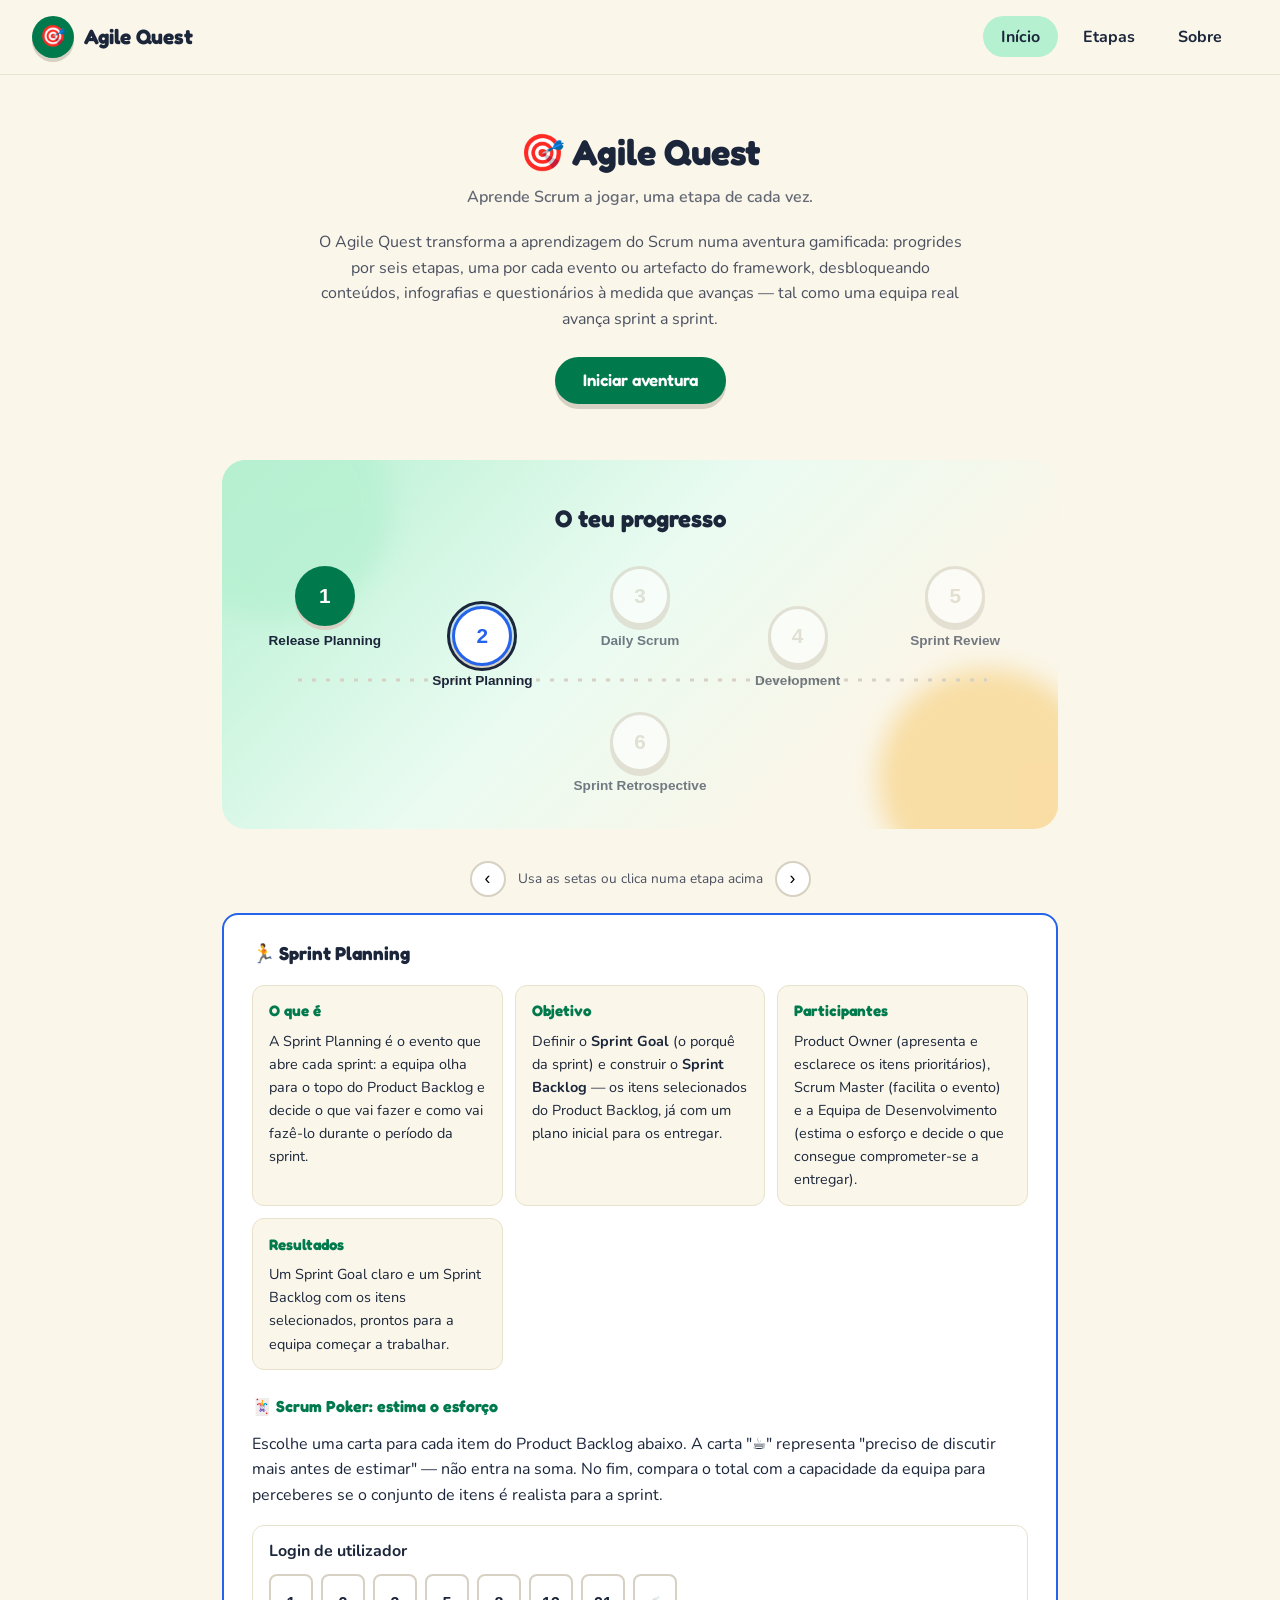
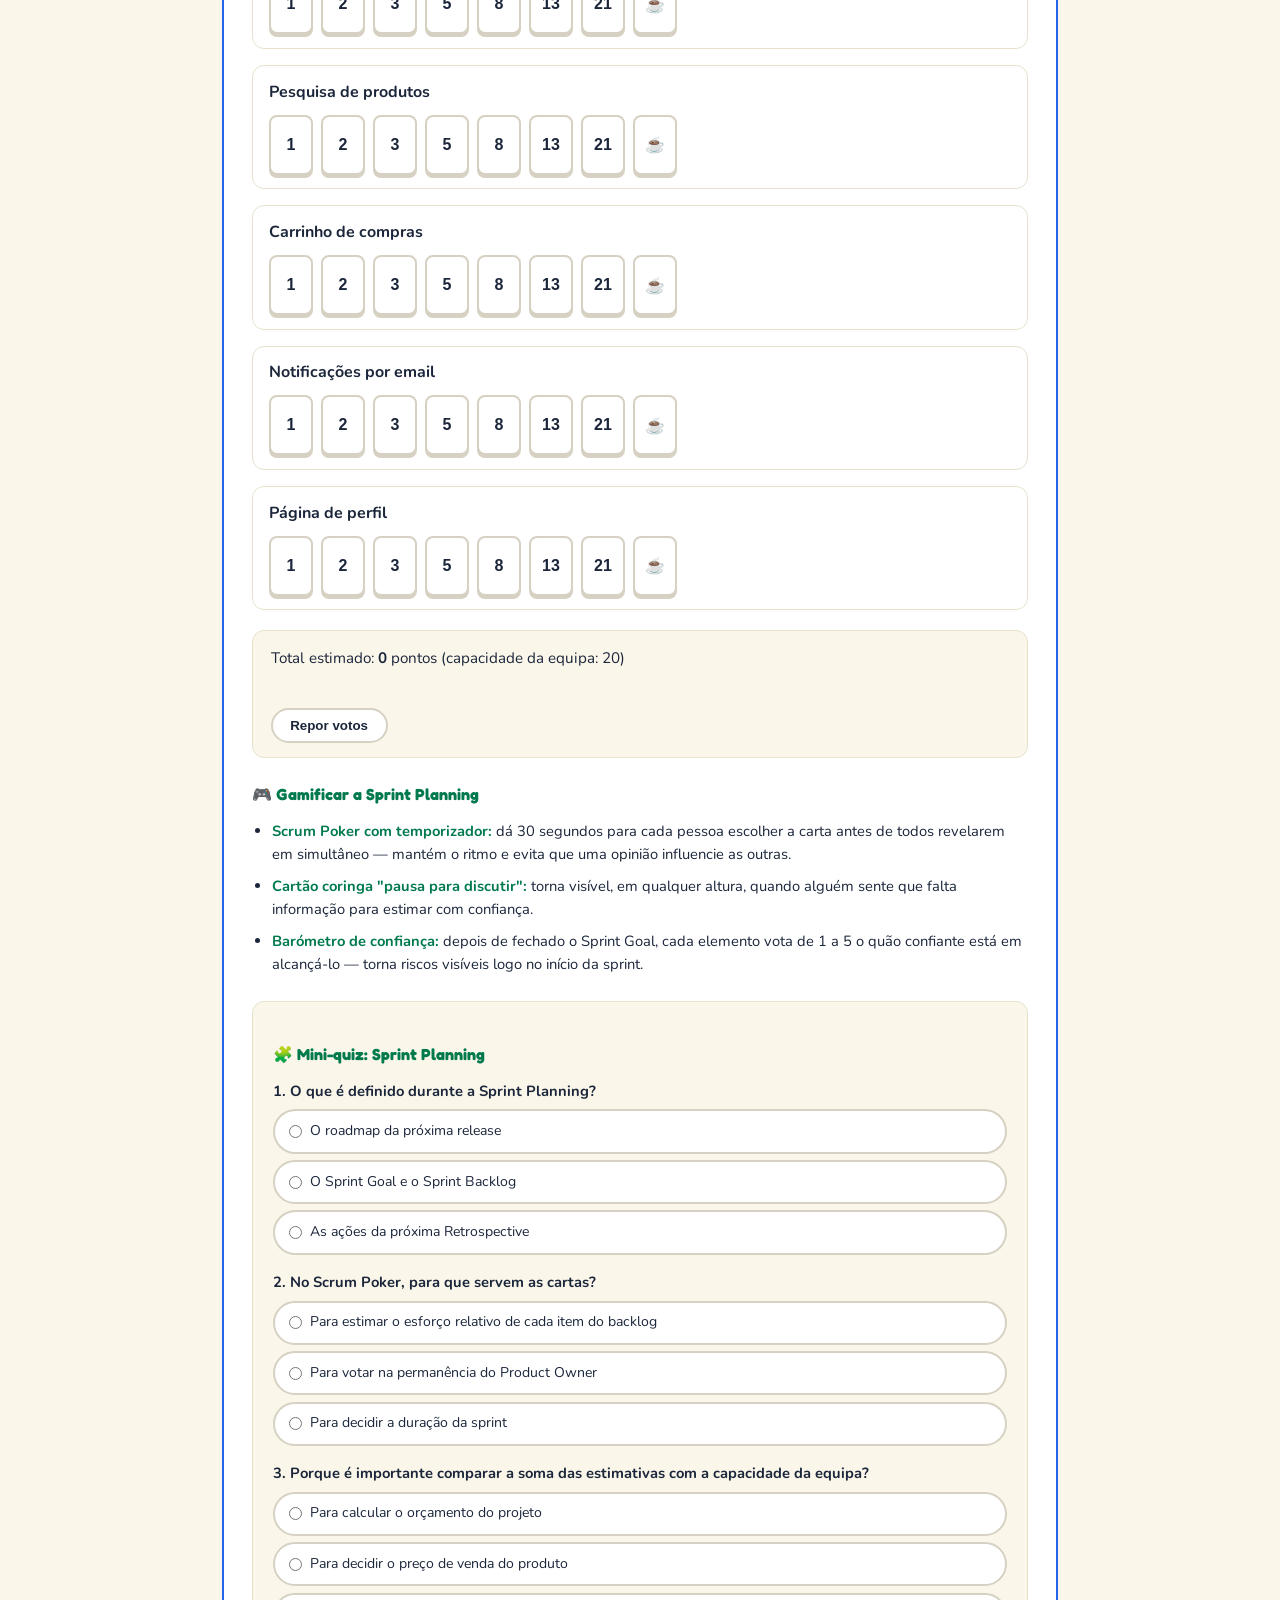
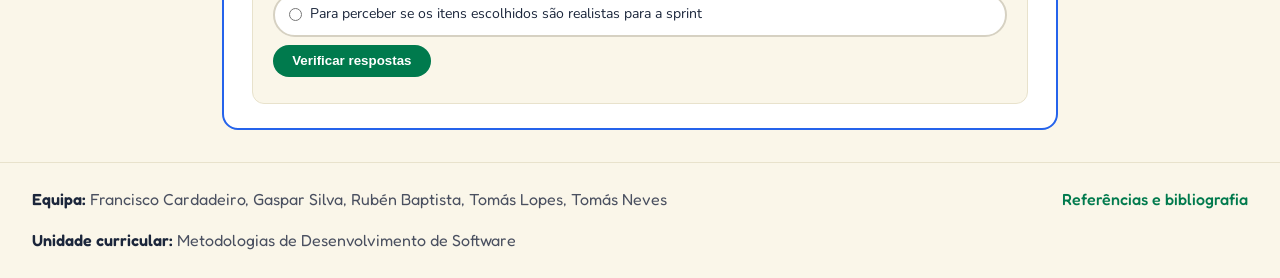
==== commit 6e15150a: "Add fixed chatbot button (Agile Coach) to all pages" ====
--- a/index.html
+++ b/index.html
@@ -54,5 +54,11 @@
   <script src="js/components.js"></script>
   <script src="js/conteudo-etapas.js"></script>
   <script src="js/main.js"></script>
+
+  <!-- US-16: Agile Coach (chatbot BotSchool) — botão fixo em todas as páginas -->
+  <script src="https://webchat-cc.ng.botschool.ai/loader.js"
+          data-channel-id="01a1cb05-8390-7f0a-bf7b-6295b1f309b1"
+          data-endpoint="https://api-cc.ng.botschool.ai"
+          async></script>
 </body>
 </html>
--- a/css/style.css
+++ b/css/style.css
@@ -49,10 +49,33 @@
   border-bottom: 1px solid #e8e2cc;
 }
 
-footer {
-  text-align: center;
+.footer {
+  display: flex;
+  flex-wrap: wrap;
+  align-items: center;
+  justify-content: space-between;
+  gap: 1rem 1.5rem;
+  padding: 1.5rem 2rem;
+  border-top: 1px solid #e8e2cc;
   color: var(--texto);
-  font-size: 0.85rem;
+  font-family: "Fredoka", "Nunito", sans-serif;
+  font-size: 1rem;
+  text-align: left;
+}
+
+.footer__item strong {
+  color: var(--navy);
+  font-weight: 600;
+}
+
+.footer__link {
+  color: var(--verde);
+  text-decoration: none;
+  font-weight: 500;
+}
+
+.footer__link:hover {
+  text-decoration: underline;
 }
 
 .marca {
@@ -593,7 +616,84 @@
   color: var(--verde);
 }
 
+/* US-14: secção "Sobre" */
+.sobre-bloco {
+  background: #fff;
+  border: 1px solid #e8e2cc;
+  border-radius: 1rem;
+  padding: 1.5rem 1.75rem;
+  margin-bottom: 1.25rem;
+  box-shadow: 0 4px 0 var(--sombra);
+}
+
+.sobre-bloco h2 {
+  color: var(--navy);
+  margin-bottom: 0.75rem;
+}
+
+.sobre-bloco p {
+  color: var(--texto);
+}
+
+.sobre-bloco p + p {
+  margin-top: 0.75rem;
+}
+
+.equipa-grelha {
+  list-style: none;
+  display: grid;
+  grid-template-columns: repeat(auto-fit, minmax(140px, 1fr));
+  gap: 0.75rem;
+  margin-top: 1rem;
+}
+
+.membro {
+  display: flex;
+  flex-direction: column;
+  align-items: center;
+  text-align: center;
+  background: var(--creme);
+  border: 1px solid #e8e2cc;
+  border-radius: 0.75rem;
+  padding: 1rem 0.75rem;
+}
+
+.membro-avatar {
+  display: grid;
+  place-items: center;
+  width: 52px;
+  height: 52px;
+  border-radius: 50%;
+  background: var(--verde);
+  color: #fff;
+  font-family: "Fredoka", sans-serif;
+  font-size: 1.4rem;
+  font-weight: 700;
+  margin-bottom: 0.5rem;
+}
+
+.membro-nome {
+  font-weight: 700;
+}
+
+.membro-papel {
+  font-size: 0.85rem;
+  color: var(--texto);
+}
+
+.lista-referencias {
+  padding-left: 1.25rem;
+  color: var(--texto);
+}
+
+.lista-referencias li + li {
+  margin-top: 0.35rem;
+}
+
 @media (max-width: 720px) {
+  .sobre-bloco {
+    padding: 1.25rem;
+  }
   header {
     flex-direction: column;
     text-align: center;
@@ -605,4 +705,8 @@
   .etapa:nth-child(even) {
     transform: none;
   }
-}
+  .footer {
+    flex-direction: column;
+    align-items: flex-start;
+  }
+}
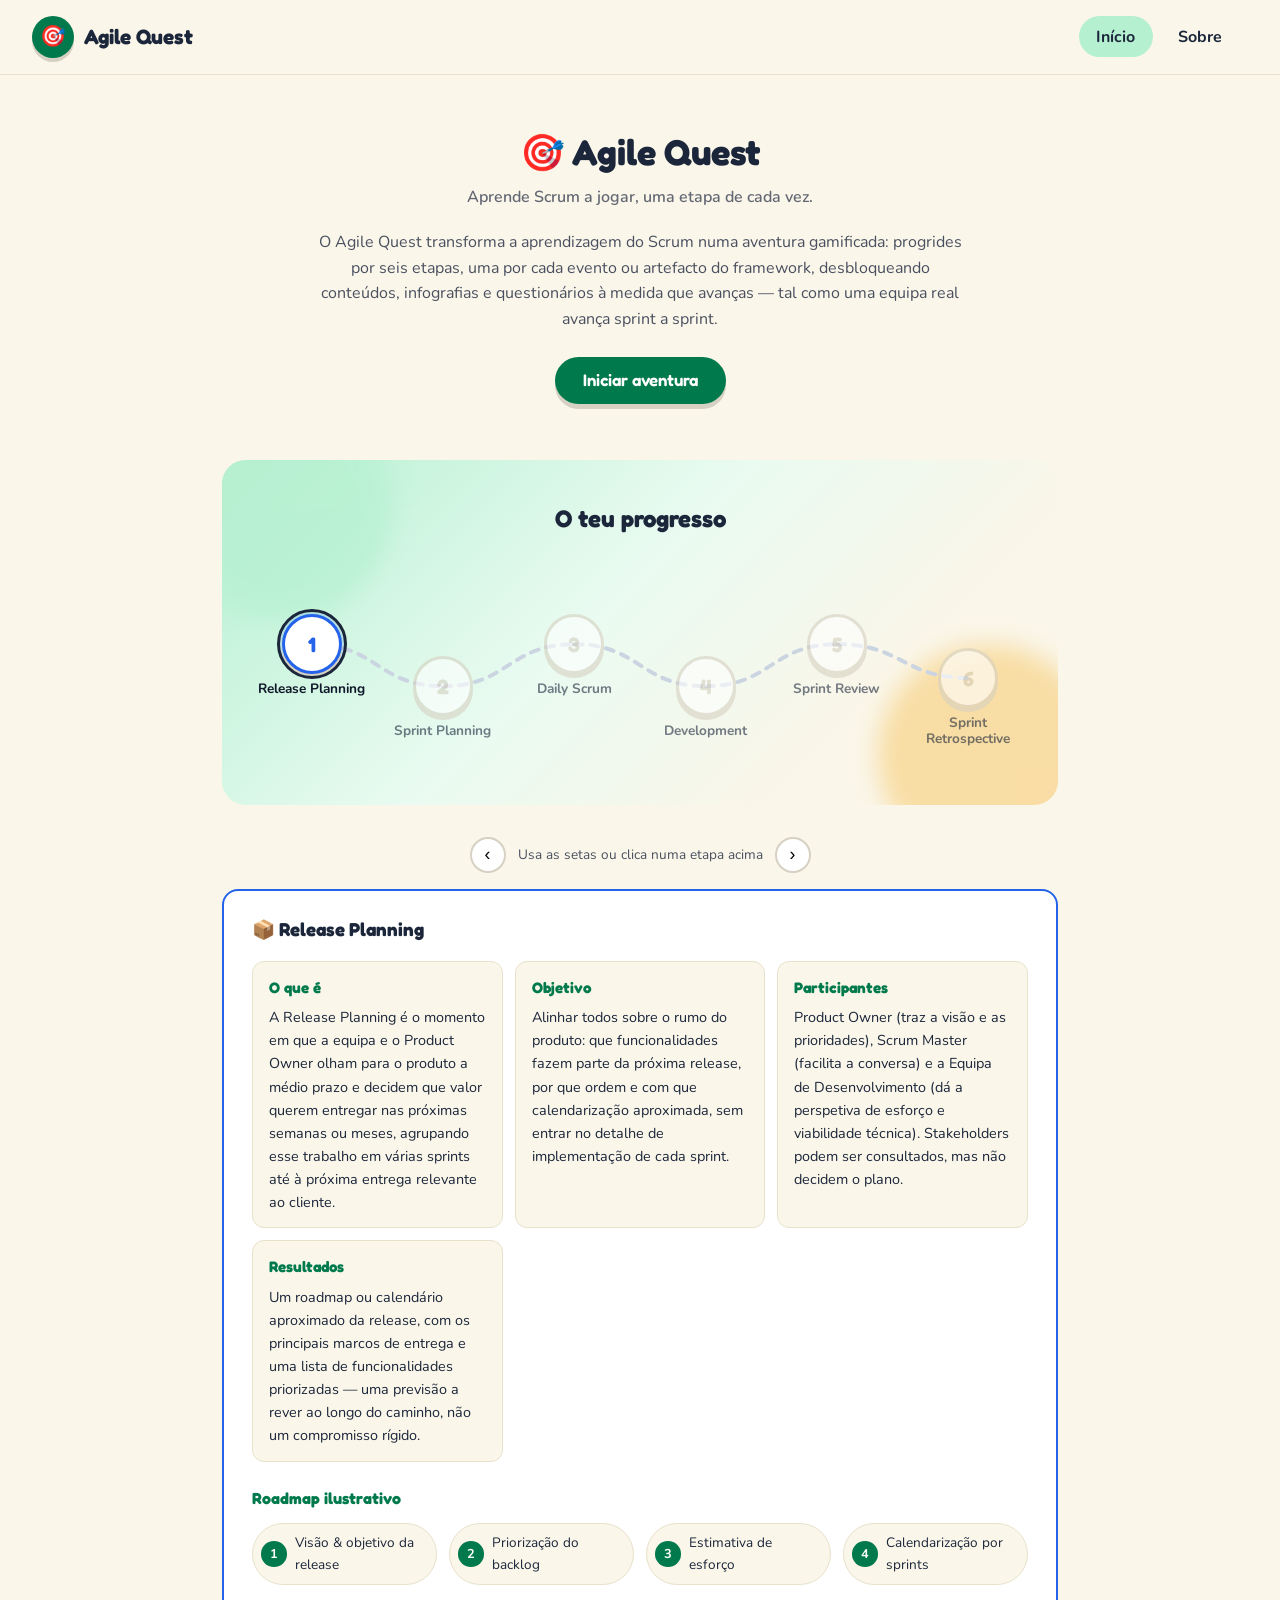
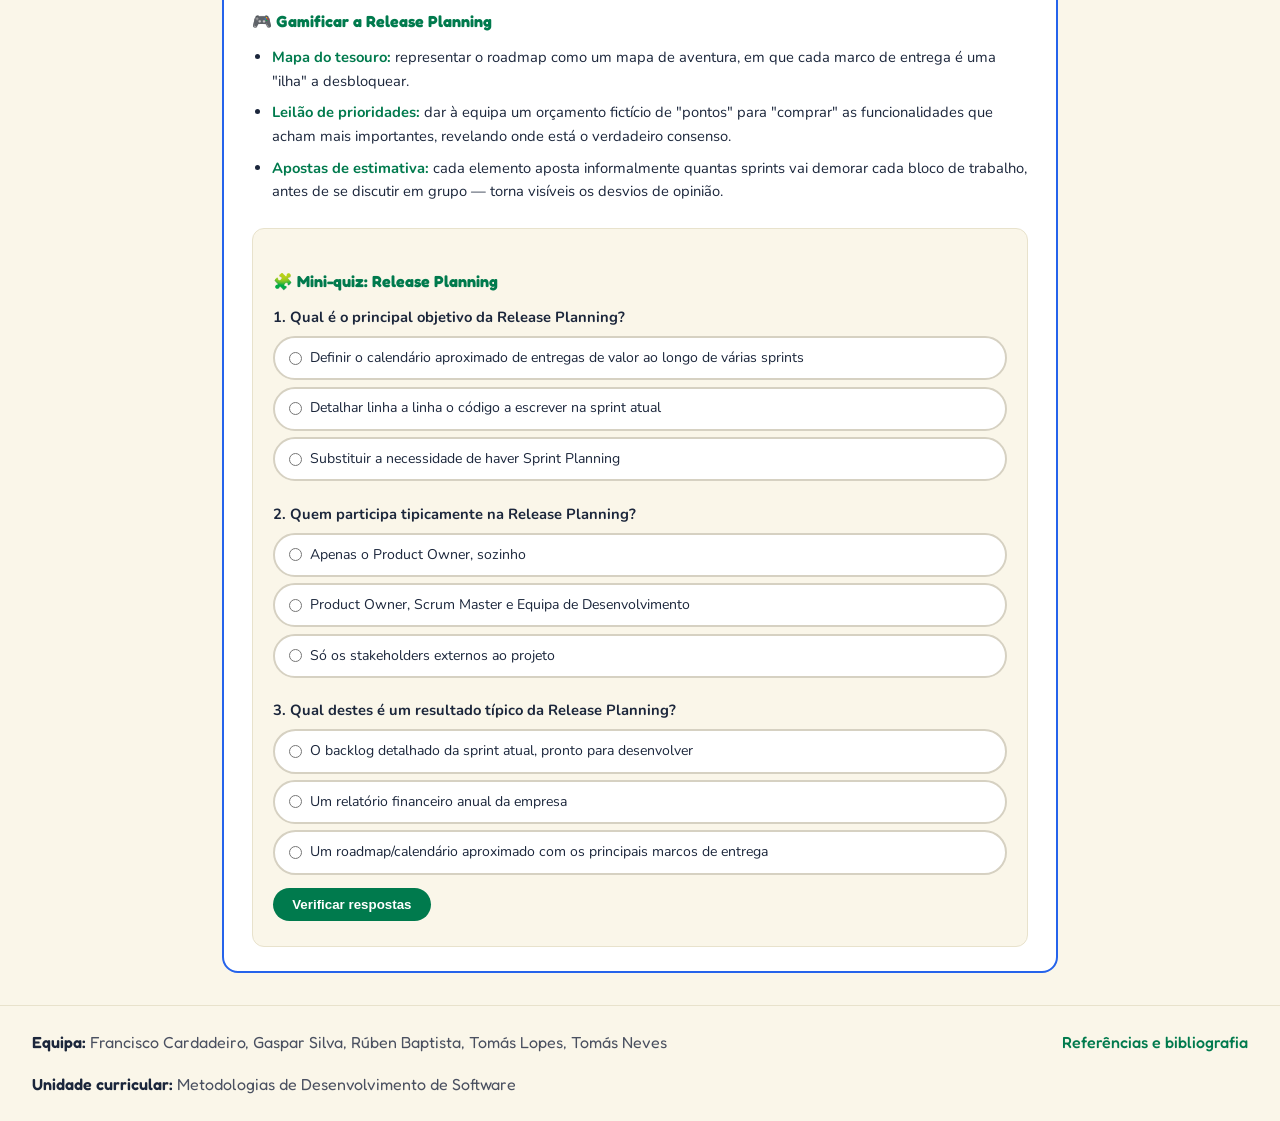
==== commit a78d322f: "fix bug fixes" ====
--- a/index.html
+++ b/index.html
@@ -30,7 +30,10 @@
     <!-- US-05: mapa com as etapas -->
     <section id="etapas" class="etapas-secao">
       <h2>O teu progresso</h2>
-      <ol id="mapa-etapas" class="mapa-etapas" role="tablist" aria-label="Etapas do Scrum"></ol>
+      <div class="mapa-wrapper">
+        <svg id="mapa-caminho" class="mapa-caminho" aria-hidden="true"></svg>
+        <ol id="mapa-etapas" class="mapa-etapas" role="tablist" aria-label="Etapas do Scrum"></ol>
+      </div>
     </section>
 
     <!-- US-06: conteúdo da etapa selecionada no mapa acima, com navegação
--- a/css/style.css
+++ b/css/style.css
@@ -217,6 +217,186 @@
   text-align: center;
   margin-bottom: 1.5rem;
   color: var(--navy);
+}
+/* Contentor relativo para sobrepor os círculos ao SVG */
+.mapa-wrapper {
+  position: relative;
+  width: 100%;
+  max-width: 960px;
+  margin: 0 auto;
+  padding: 1rem 0 2.5rem;
+}
+
+/* SVG por trás das etapas */
+.mapa-caminho {
+  position: absolute;
+  top: 0;
+  left: 0;
+  width: 100%;
+  height: 100%;
+  pointer-events: none;
+  z-index: 0;
+}
+
+/* Estilo do tracejado */
+.caminho-segmento {
+  fill: none;
+  stroke: #cbd5e1; /* cinza suave para etapas futuras */
+  stroke-width: 4;
+  stroke-dasharray: 8 8;
+  stroke-linecap: round;
+  transition: stroke 0.3s ease;
+}
+
+.caminho-segmento.concluido {
+  stroke: #2563eb; /* azul para etapas já concluídas */
+}
+
+/* Lista das 6 etapas numa única fila horizontal */
+.mapa-etapas {
+  position: relative;
+  z-index: 1;
+  display: grid;
+  grid-template-columns: repeat(6, 1fr);
+  align-items: start;
+  gap: 0.5rem;
+  list-style: none;
+  padding: 0;
+  margin: 0;
+}
+
+/* Efeito de ONDA: etapas pares descem, ímpares ficam em cima */
+.mapa-etapas .etapa:nth-child(odd) {
+  transform: translateY(0px);
+}
+
+.mapa-etapas .etapa:nth-child(even) {
+  transform: translateY(42px);
+}
+
+.etapa-btn {
+  display: flex;
+  flex-direction: column;
+  align-items: center;
+  gap: 0.6rem;
+  background: transparent;
+  border: none;
+  cursor: pointer;
+  width: 100%;
+  padding: 0.25rem;
+  font-family: inherit;
+}
+
+.etapa-numero {
+  width: 56px;
+  height: 56px;
+  border-radius: 50%;
+  display: flex;
+  align-items: center;
+  justify-content: center;
+  font-family: "Fredoka", sans-serif;
+  font-size: 1.25rem;
+  font-weight: 700;
+  background-color: #ffffff;
+  border: 4px solid #e2e8f0;
+  color: #94a3b8;
+  box-shadow: 0 4px 10px rgba(0, 0, 0, 0.05);
+  transition: transform 0.2s ease, border-color 0.2s ease, color 0.2s ease;
+}
+
+.etapa-btn:hover .etapa-numero {
+  transform: scale(1.08);
+}
+
+/* Estado: Etapa Concluída */
+.etapa.concluida .etapa-numero {
+  border-color: #2563eb;
+  background-color: #eff6ff;
+  color: #2563eb;
+}
+
+/* Estado: Etapa Atual (Selecionada) */
+.etapa.atual .etapa-numero {
+  border-color: #2563eb;
+  background-color: #ffffff;
+  color: #2563eb;
+  box-shadow: 0 0 0 4px rgba(37, 99, 235, 0.2);
+}
+
+.etapa-nome {
+  font-size: 0.85rem;
+  font-weight: 700;
+  color: #475569;
+  text-align: center;
+  line-height: 1.2;
+}
+
+.etapa.atual .etapa-nome {
+  color: #0f172a;
+}
+
+/* 1. Remove a linha reta pontilhada antiga, se existir */
+.mapa-etapas::before,
+.mapa-etapas::after {
+  display: none !important;
+  content: none !important;
+}
+
+/* 2. Garante que as 6 etapas ficam lado a lado na mesma fila */
+.mapa-etapas {
+  display: grid !important;
+  grid-template-columns: repeat(6, minmax(0, 1fr)) !important;
+  flex-wrap: nowrap !important;
+  align-items: start;
+  gap: 0.5rem;
+  width: 100%;
+  padding: 0;
+  margin: 0;
+  list-style: none;
+  position: relative;
+  z-index: 2; /* Fica sempre ACIMA do SVG */
+}
+
+/* 3. Anula larguras antigas dos <li> para não quebrar a linha */
+.mapa-etapas .etapa {
+  width: 100% !important;
+  max-width: none !important;
+  min-width: 0 !important;
+  flex: unset !important;
+  margin: 0 !important;
+}
+
+/* Efeito de onda (1, 3, 5 em cima | 2, 4, 6 em baixo) */
+.mapa-etapas .etapa:nth-child(odd) {
+  transform: translateY(0px);
+}
+
+.mapa-etapas .etapa:nth-child(even) {
+  transform: translateY(42px);
+}
+
+/* 4. Garante que o círculo tem fundo opaco e fica por cima da linha tracejada */
+.etapa-numero {
+  position: relative;
+  z-index: 3;
+  background-color: #ffffff;
+}
+
+/* 5. Mantém o SVG sempre por trás dos círculos */
+.mapa-caminho {
+  z-index: 1 !important;
+}
+
+/* Responsividade para telemóveis (3 colunas x 2 linhas) */
+@media (max-width: 720px) {
+  .mapa-etapas {
+    grid-template-columns: repeat(3, 1fr);
+    row-gap: 3.5rem;
+  }
+
+  .mapa-etapas .etapa:nth-child(even) {
+    transform: translateY(24px);
+  }
 }
 
 .mapa-etapas {
@@ -453,6 +633,66 @@
 
 .lista-gamificacao li {
   font-size: 0.92rem;
+}
+
+/* US-09: infografia (ex.: Daily Scrum) */
+.etapa-infografia {
+  margin-top: 1.25rem;
+  background: #fff;
+  border: 1px solid #e8e2cc;
+  border-radius: 1rem;
+  padding: 1.25rem 1.5rem;
+  text-align: center;
+}
+
+.infografia-relogio {
+  display: inline-grid;
+  place-items: center;
+  width: 72px;
+  height: 72px;
+  border-radius: 50%;
+  background: var(--verde-claro);
+  color: var(--navy);
+  font-size: 1.5rem;
+  line-height: 1.15;
+  margin: 0 auto 1rem;
+  box-shadow: 0 4px 0 var(--sombra);
+}
+
+.infografia-relogio strong {
+  font-size: 0.7rem;
+  font-family: "Fredoka", sans-serif;
+}
+
+.infografia-passos {
+  list-style: none;
+  display: flex;
+  flex-wrap: wrap;
+  justify-content: center;
+  gap: 1rem;
+  text-align: left;
+}
+
+.infografia-passos li {
+  flex: 1 1 180px;
+  max-width: 220px;
+  background: var(--creme);
+  border: 1px solid #e8e2cc;
+  border-radius: 0.75rem;
+  padding: 0.85rem 1rem;
+}
+
+.infografia-icone {
+  font-size: 1.4rem;
+  display: block;
+  margin-bottom: 0.3rem;
+}
+
+.etapa-infografia figcaption {
+  margin-top: 1rem;
+  font-size: 0.85rem;
+  color: var(--texto);
+  font-style: italic;
 }
 
 .lista-gamificacao strong {
@@ -710,3 +950,383 @@
     align-items: flex-start;
   }
 }
+
+/* --- US-10: pop-ups de termos --- */
+.termo {
+  font: inherit;
+  color: var(--verde);
+  font-weight: 700;
+  background: none;
+  border: none;
+  border-bottom: 2px dotted var(--verde);
+  padding: 0;
+  cursor: pointer;
+}
+ 
+.termo:hover,
+.termo:focus-visible {
+  background: var(--verde-claro);
+  outline: none;
+}
+ 
+.popup-termo {
+  margin: auto;
+  max-width: min(90vw, 28rem);
+  border: 2px solid var(--verde);
+  border-radius: 16px;
+  padding: 1.25rem 1.5rem;
+  background: var(--creme);
+  color: var(--navy);
+  box-shadow: 0 10px 30px rgba(27, 38, 59, 0.25);
+}
+ 
+.popup-termo::backdrop {
+  background: rgba(27, 38, 59, 0.45);
+}
+ 
+.popup-termo h4 {
+  color: var(--verde);
+  margin-bottom: 0.5rem;
+}
+ 
+.popup-termo-texto {
+  color: var(--texto);
+  margin-bottom: 1rem;
+}
+ 
+.popup-termo-fechar {
+  font: inherit;
+  font-weight: 700;
+  background: var(--verde);
+  color: #fff;
+  border: none;
+  border-radius: 999px;
+  padding: 0.4rem 1.2rem;
+  cursor: pointer;
+}
+ 
+/* --- US-10: infografia da Definition of Done --- */
+.infografia-dod {
+  margin: 0.75rem 0 1.25rem;
+}
+ 
+.dod-fluxo {
+  display: flex;
+  flex-wrap: wrap;
+  align-items: stretch;
+  justify-content: center;
+  gap: 0.75rem;
+}
+ 
+.dod-passo {
+  flex: 1 1 180px;
+  display: flex;
+  flex-direction: column;
+  align-items: center;
+  gap: 0.35rem;
+  text-align: center;
+  background: #fff;
+  border: 2px solid #e8e2cc;
+  border-radius: 14px;
+  padding: 0.9rem;
+  font-size: 0.9rem;
+  color: var(--texto);
+}
+ 
+.dod-passo strong {
+  color: var(--navy);
+}
+ 
+.dod-passo-icone {
+  font-size: 1.6rem;
+}
+ 
+.dod-passo-checklist {
+  border-color: var(--verde);
+}
+ 
+.dod-passo-resultado {
+  border-color: var(--dourado);
+  background: #fffaf0;
+}
+ 
+.dod-lista {
+  list-style: none;
+  text-align: left;
+  font-size: 0.85rem;
+}
+ 
+.dod-lista li::before {
+  content: "✔ ";
+  color: var(--verde);
+  font-weight: 700;
+}
+ 
+.dod-seta {
+  align-self: center;
+  font-size: 1.5rem;
+  color: var(--verde);
+}
+ 
+.infografia-dod figcaption {
+  margin-top: 0.6rem;
+  font-size: 0.85rem;
+  color: var(--texto);
+  text-align: center;
+}
+ 
+@media (max-width: 720px) {
+  .dod-seta {
+    flex: 1 1 100%;
+    text-align: center;
+    transform: rotate(90deg);
+  }
+}
+
+/* --- Mini-quiz: feedback por pergunta (Certo/Errado + opção correta) --- */
+.quiz-feedback {
+  margin-top: 0.35rem;
+  font-weight: 700;
+  font-size: 0.9rem;
+}
+
+.quiz-opcoes label.opcao-correta {
+  background: var(--verde-claro);
+  border-radius: 8px;
+  font-weight: 700;
+}
+
+.gamificacao-destaque {
+  margin: 2rem 0;
+  padding: 1.5rem;
+  border: 2px solid var(--verde, #007a4d);
+  border-radius: 20px;
+  background: rgba(181, 240, 209, 0.25);
+  box-shadow: 0 5px 0 var(--sombra, #d6d1c2);
+}
+
+.gamificacao-destaque > h4 {
+  font-family: "Fredoka", "Nunito", sans-serif;
+  font-size: 1.5rem;
+  color: var(--verde, #007a4d);
+  margin-bottom: 0.5rem;
+}
+
+.gamificacao-intro {
+  margin-bottom: 1.25rem;
+  color: var(--texto, #4a5060);
+}
+
+.gamificacao-cartao {
+  background: #fff;
+}
+
+.gamificacao-porque {
+  margin-top: 0.75rem;
+  padding-top: 0.75rem;
+  border-top: 1px dashed var(--sombra, #d6d1c2);
+  font-size: 0.95rem;
+  color: var(--verde, #007a4d);
+}
+
+.gamificacao-aviso {
+  margin-top: 1.5rem;
+  padding: 0.9rem 1.1rem;
+  border-left: 5px solid var(--dourado, #f5b025);
+  border-radius: 8px;
+  background: #fff8e1;
+  font-size: 0.95rem;
+}
+
+/* Votação por pontos */
+.votacao-pontos {
+  margin: 1rem 0;
+  padding: 1.25rem;
+  border-radius: 16px;
+  background: #fff;
+  border: 2px solid var(--sombra, #d6d1c2);
+}
+
+.votacao-restantes {
+  margin-bottom: 0.75rem;
+  font-weight: 700;
+}
+
+.votacao-itens {
+  list-style: none;
+  display: grid;
+  gap: 0.6rem;
+  margin-bottom: 1rem;
+}
+
+.votacao-item {
+  display: flex;
+  align-items: center;
+  justify-content: space-between;
+  gap: 1rem;
+  padding: 0.6rem 0.9rem;
+  border: 2px solid var(--sombra, #d6d1c2);
+  border-radius: 12px;
+  transition: border-color 0.15s, background 0.15s;
+}
+
+.votacao-item.com-votos {
+  border-color: var(--verde, #007a4d);
+  background: rgba(181, 240, 209, 0.35);
+}
+
+.votacao-controlos {
+  display: flex;
+  align-items: center;
+  gap: 0.6rem;
+}
+
+.votacao-controlos button {
+  width: 2rem;
+  height: 2rem;
+  border: none;
+  border-radius: 50%;
+  background: var(--verde, #007a4d);
+  color: #fff;
+  font-size: 1.2rem;
+  line-height: 1;
+  cursor: pointer;
+}
+
+.votacao-controlos button:disabled {
+  background: var(--sombra, #d6d1c2);
+  cursor: not-allowed;
+}
+
+.votacao-valor {
+  min-width: 1.5rem;
+  text-align: center;
+  font-weight: 800;
+}
+
+.votacao-mensagem {
+  min-height: 1.5rem;
+  margin-bottom: 0.75rem;
+  font-weight: 700;
+  color: var(--verde, #007a4d);
+}
+
+.votacao-repor {
+  padding: 0.5rem 1.1rem;
+  border: 2px solid var(--sombra, #d6d1c2);
+  border-radius: 999px;
+  background: transparent;
+  font-family: inherit;
+  font-weight: 700;
+  cursor: pointer;
+}
+
+/* Votação a duas pessoas: cabeçalho, ações e resultados */
+.votacao-cabecalho {
+  display: flex;
+  justify-content: space-between;
+  flex-wrap: wrap;
+  gap: 0.5rem;
+  margin-bottom: 0.75rem;
+}
+
+.votacao-cabecalho p {
+  margin: 0;
+}
+
+.votacao-votante {
+  color: var(--verde, #007a4d);
+}
+
+.votacao-acoes {
+  display: flex;
+  flex-wrap: wrap;
+  gap: 0.6rem;
+  margin-bottom: 1rem;
+}
+
+.votacao-acoes button {
+  padding: 0.6rem 1.1rem;
+  border: none;
+  border-radius: 999px;
+  background: var(--verde, #007a4d);
+  color: #fff;
+  font-family: inherit;
+  font-weight: 700;
+  cursor: pointer;
+  box-shadow: 0 4px 0 var(--sombra, #d6d1c2);
+}
+
+.votacao-acoes button:hover {
+  transform: translateY(2px);
+  box-shadow: 0 2px 0 var(--sombra, #d6d1c2);
+}
+
+.votacao-resultados h5 {
+  font-family: "Fredoka", "Nunito", sans-serif;
+  font-size: 1.2rem;
+  margin-bottom: 0.75rem;
+}
+
+.resultado-lista {
+  list-style: none;
+  display: grid;
+  gap: 0.6rem;
+  margin-bottom: 1rem;
+}
+
+.resultado-linha {
+  padding: 0.6rem 0.9rem;
+  border: 2px solid var(--sombra, #d6d1c2);
+  border-radius: 12px;
+}
+
+.resultado-linha.resultado-topo {
+  border-color: var(--dourado, #f5b025);
+  background: #fff8e1;
+}
+
+.resultado-texto {
+  display: flex;
+  justify-content: space-between;
+  flex-wrap: wrap;
+  gap: 0.25rem 1rem;
+  margin-bottom: 0.4rem;
+}
+
+.resultado-nome {
+  font-weight: 700;
+}
+
+.resultado-detalhe {
+  font-size: 0.9rem;
+  color: var(--texto, #4a5060);
+}
+
+.resultado-barra {
+  height: 10px;
+  border-radius: 999px;
+  background: #ece7d6;
+  overflow: hidden;
+}
+
+.resultado-barra-cheia {
+  height: 100%;
+  border-radius: 999px;
+  background: var(--verde, #007a4d);
+  transition: width 0.4s;
+}
+
+.resultado-conclusao {
+  margin-bottom: 1rem;
+  font-weight: 800;
+  color: var(--verde, #007a4d);
+}
+
+.votacao-repor {
+  margin-top: 0.5rem;
+}
+
+.votacao-pontos [hidden] {
+  display: none ;
+}
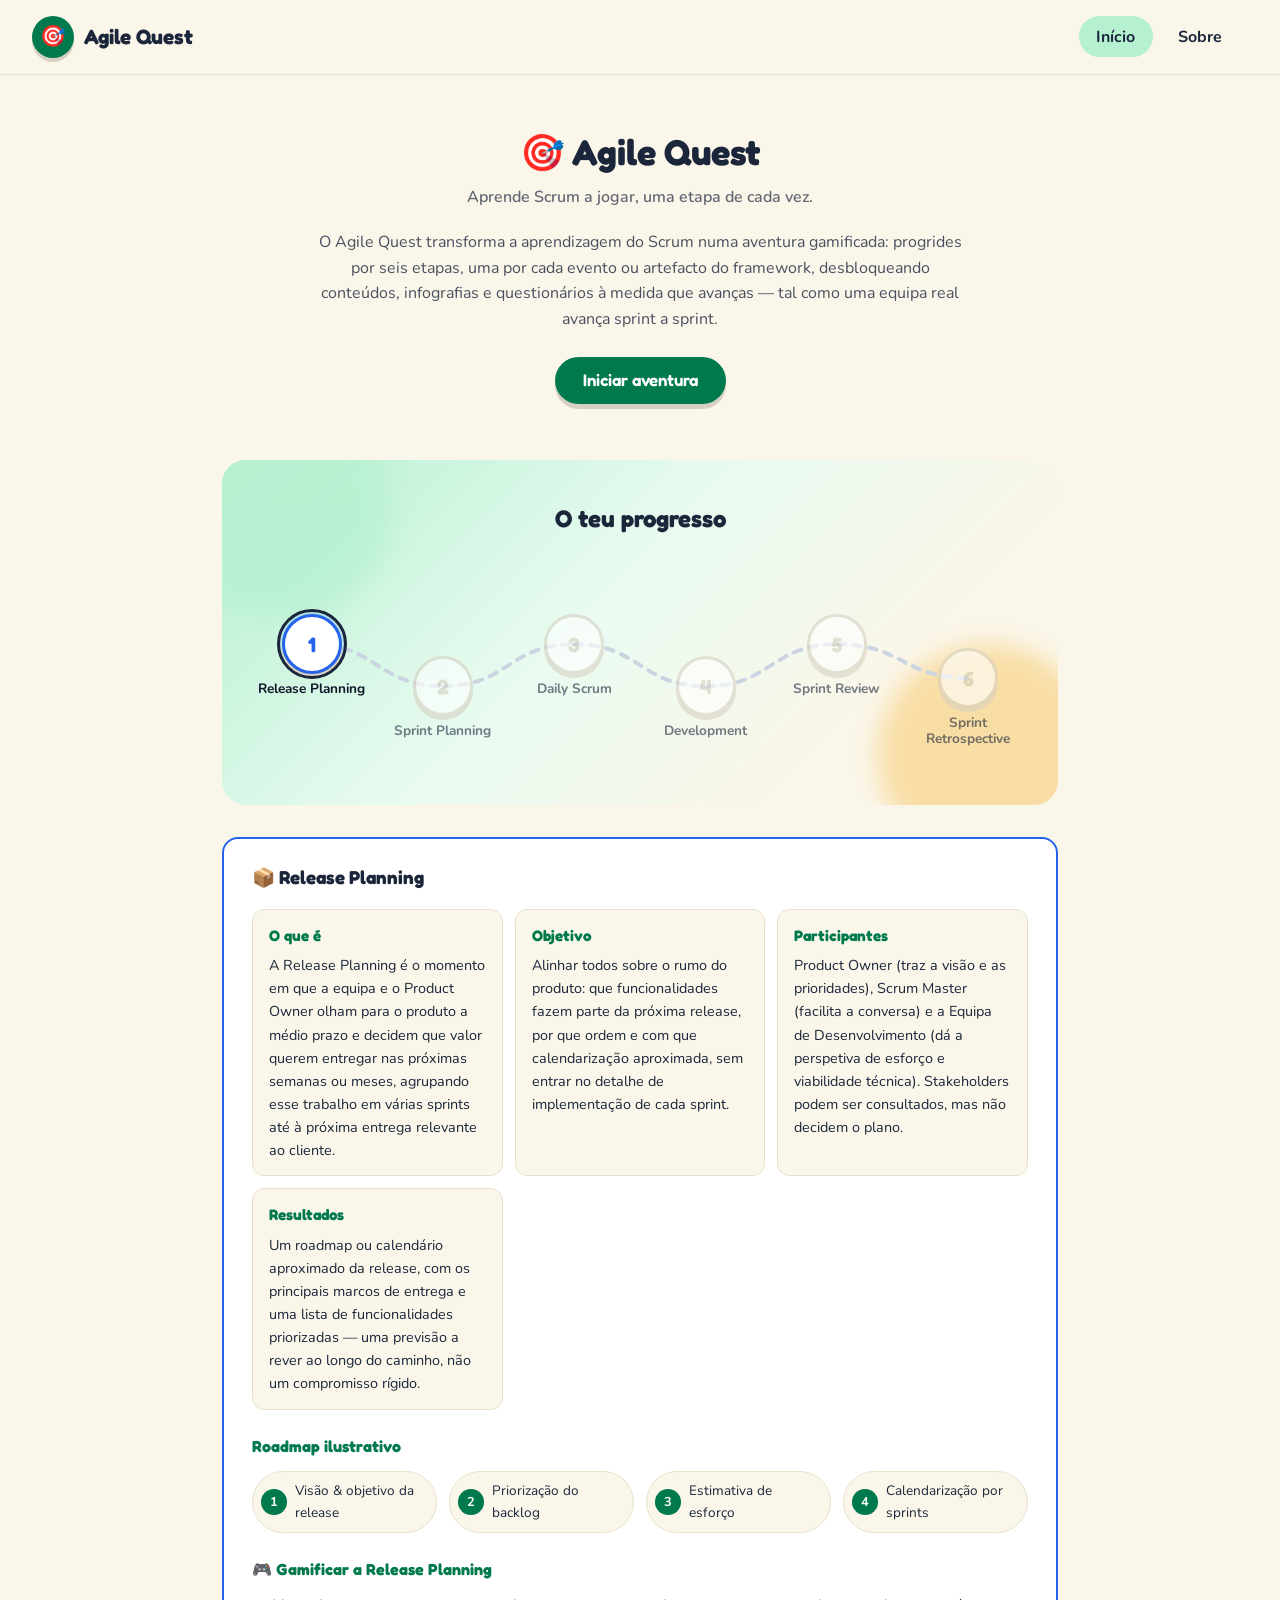
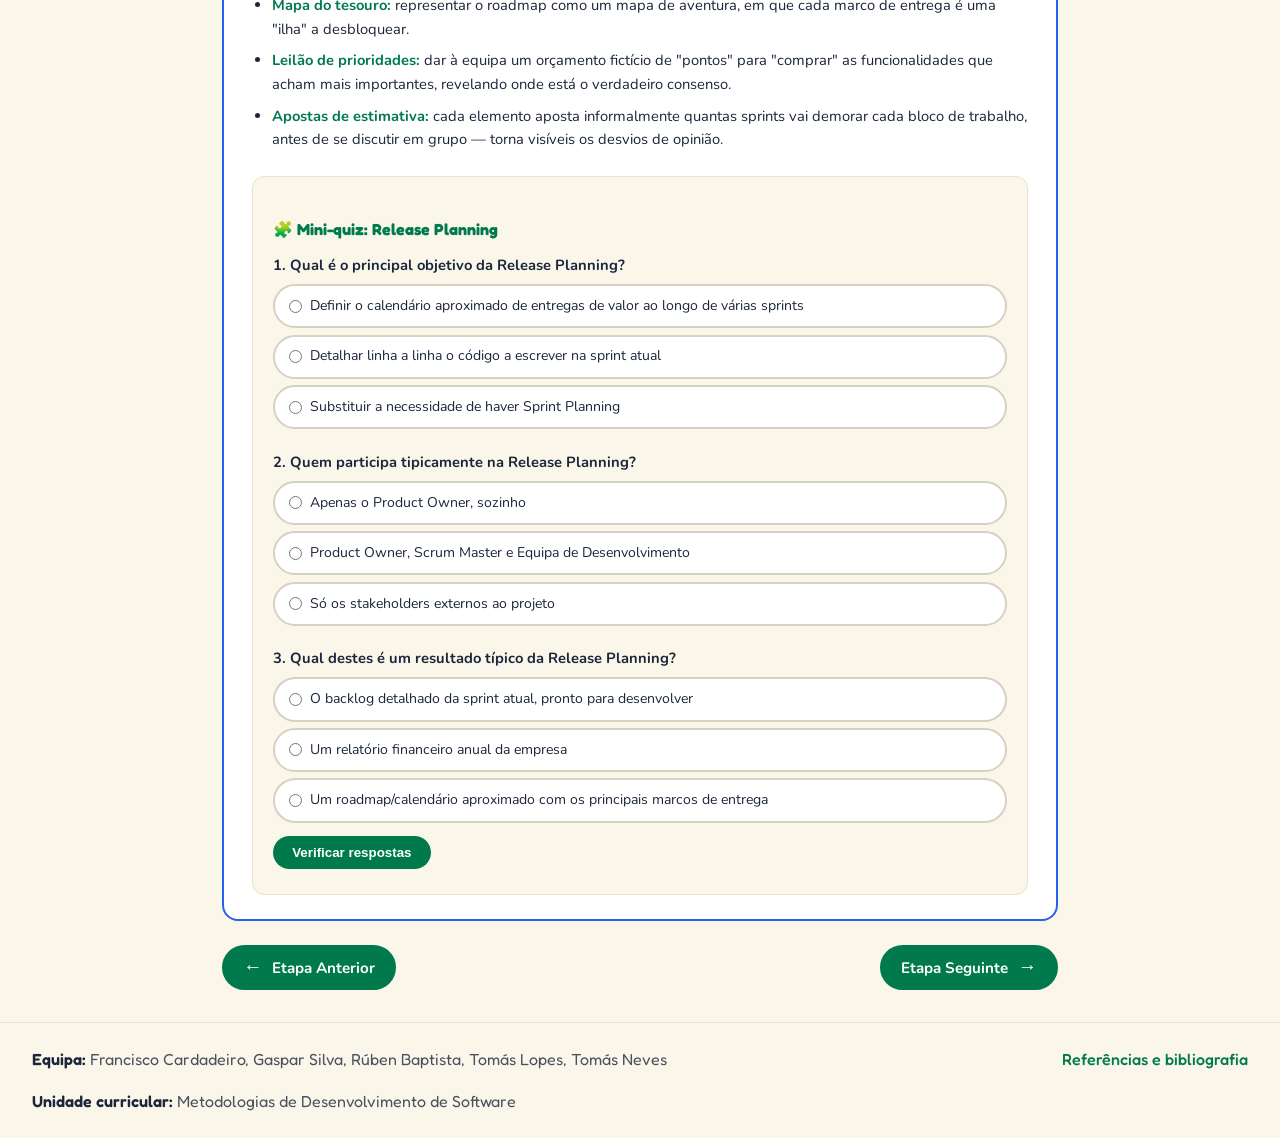
==== commit 756fe9d7: "Tab navigation fix" ====
--- a/index.html
+++ b/index.html
@@ -36,19 +36,21 @@
       </div>
     </section>
 
-    <!-- US-06: conteúdo da etapa selecionada no mapa acima, com navegação
-         anterior/seguinte. O mapa de etapas funciona como as tabs. -->
+    <!-- US-06: navegação entre etapas -->
     <section id="conteudo-etapa" class="conteudo-etapa">
+      <div id="painel-etapas" class="painel-etapas"></div>
+
       <div class="tabs-nav">
-        <button type="button" id="tab-anterior" class="tab-nav-btn" aria-label="Etapa anterior">
-          &#8249;
+        <button type="button" id="tab-anterior" class="tab-nav-btn">
+          <span>&#8592;</span>
+          Etapa Anterior
         </button>
-        <p class="tabs-nav-dica">Usa as setas ou clica numa etapa acima</p>
-        <button type="button" id="tab-seguinte" class="tab-nav-btn" aria-label="Etapa seguinte">
-          &#8250;
+
+        <button type="button" id="tab-seguinte" class="tab-nav-btn">
+          Etapa Seguinte
+          <span>&#8594;</span>
         </button>
       </div>
-      <div id="painel-etapas" class="painel-etapas"></div>
     </section>
   </main>
 
--- a/css/style.css
+++ b/css/style.css
@@ -510,30 +510,52 @@
   margin-top: 2rem;
 }
 
+
+/* US-06: Navegação entre etapas */
+
 .tabs-nav {
   display: flex;
   align-items: center;
+  justify-content: space-between;
+  margin-top: 1.5rem;
+  gap: 1rem;
+}
+
+.tab-nav-btn {
+  display: flex;
+  align-items: center;
   justify-content: center;
-  gap: 0.75rem;
-}
-
-.tabs-nav-dica {
-  font-size: 0.85rem;
-  color: var(--texto);
-}
-
-.tab-nav-btn {
-  flex: 0 0 auto;
-  width: 2.25rem;
-  height: 2.25rem;
-  border-radius: 50%;
-  border: 2px solid var(--sombra);
-  background: #fff;
-  font-size: 1.1rem;
+  gap: 0.6rem;
+  padding: 0.65rem 1.2rem;
+  border: 2px solid var(--verde);
+  border-radius: 999px;
+  background: var(--verde);
+  color: #fff;
+  font-family: "Nunito", sans-serif;
+  font-size: 0.95rem;
+  font-weight: 700;
+  transition: transform 0.1s, box-shadow 0.1s;
+}
+
+.tab-nav-btn:hover {
+  transform: translateY(2px);
+  box-shadow: 0 3px 0 var(--sombra);
+}
+
+.tab-nav-btn span {
+  font-size: 1.2rem;
   line-height: 1;
-  display: flex;
-  align-items: center;
-  justify-content: center;
+}
+
+.tab-nav-btn[hidden] {
+  display: none;
+}
+
+@media (max-width: 480px) {
+  .tab-nav-btn {
+    padding: 0.6rem 0.8rem;
+    font-size: 0.8rem;
+  }
 }
 
 .tab-nav-btn:hover {
